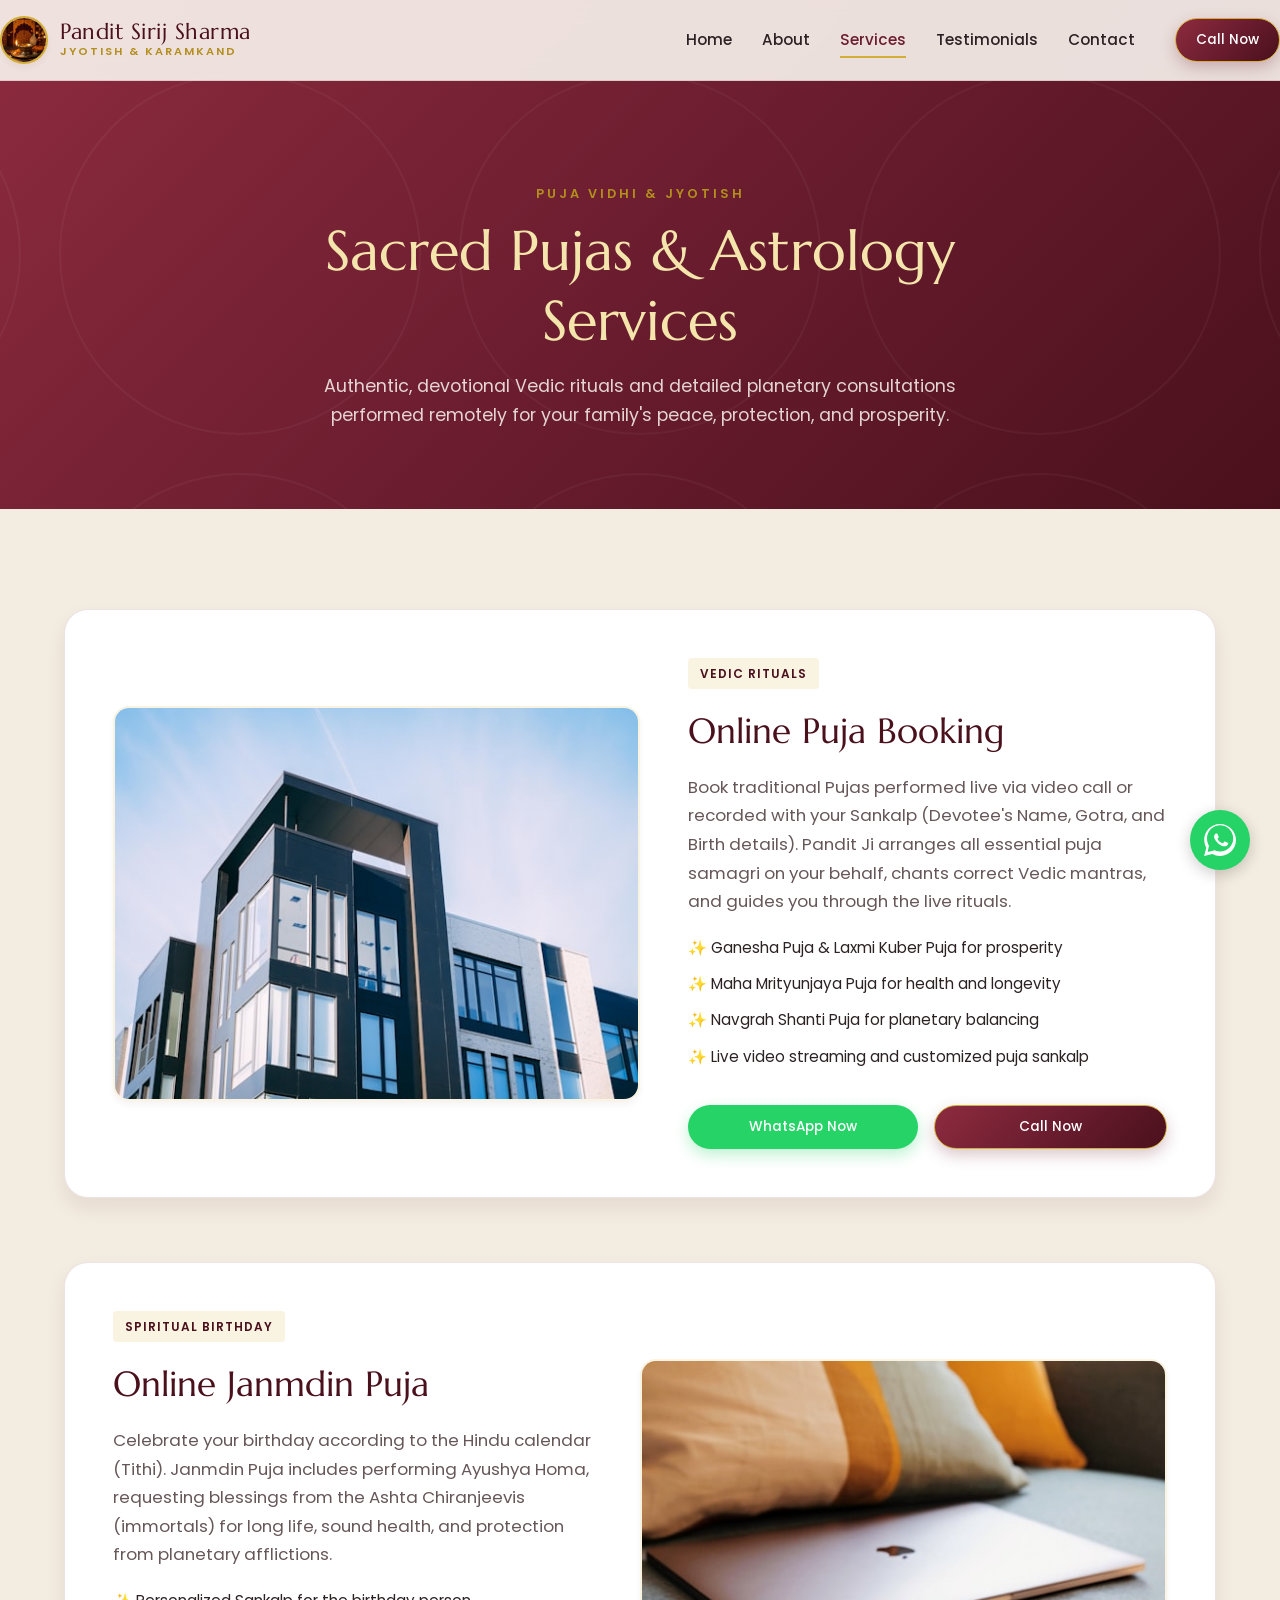
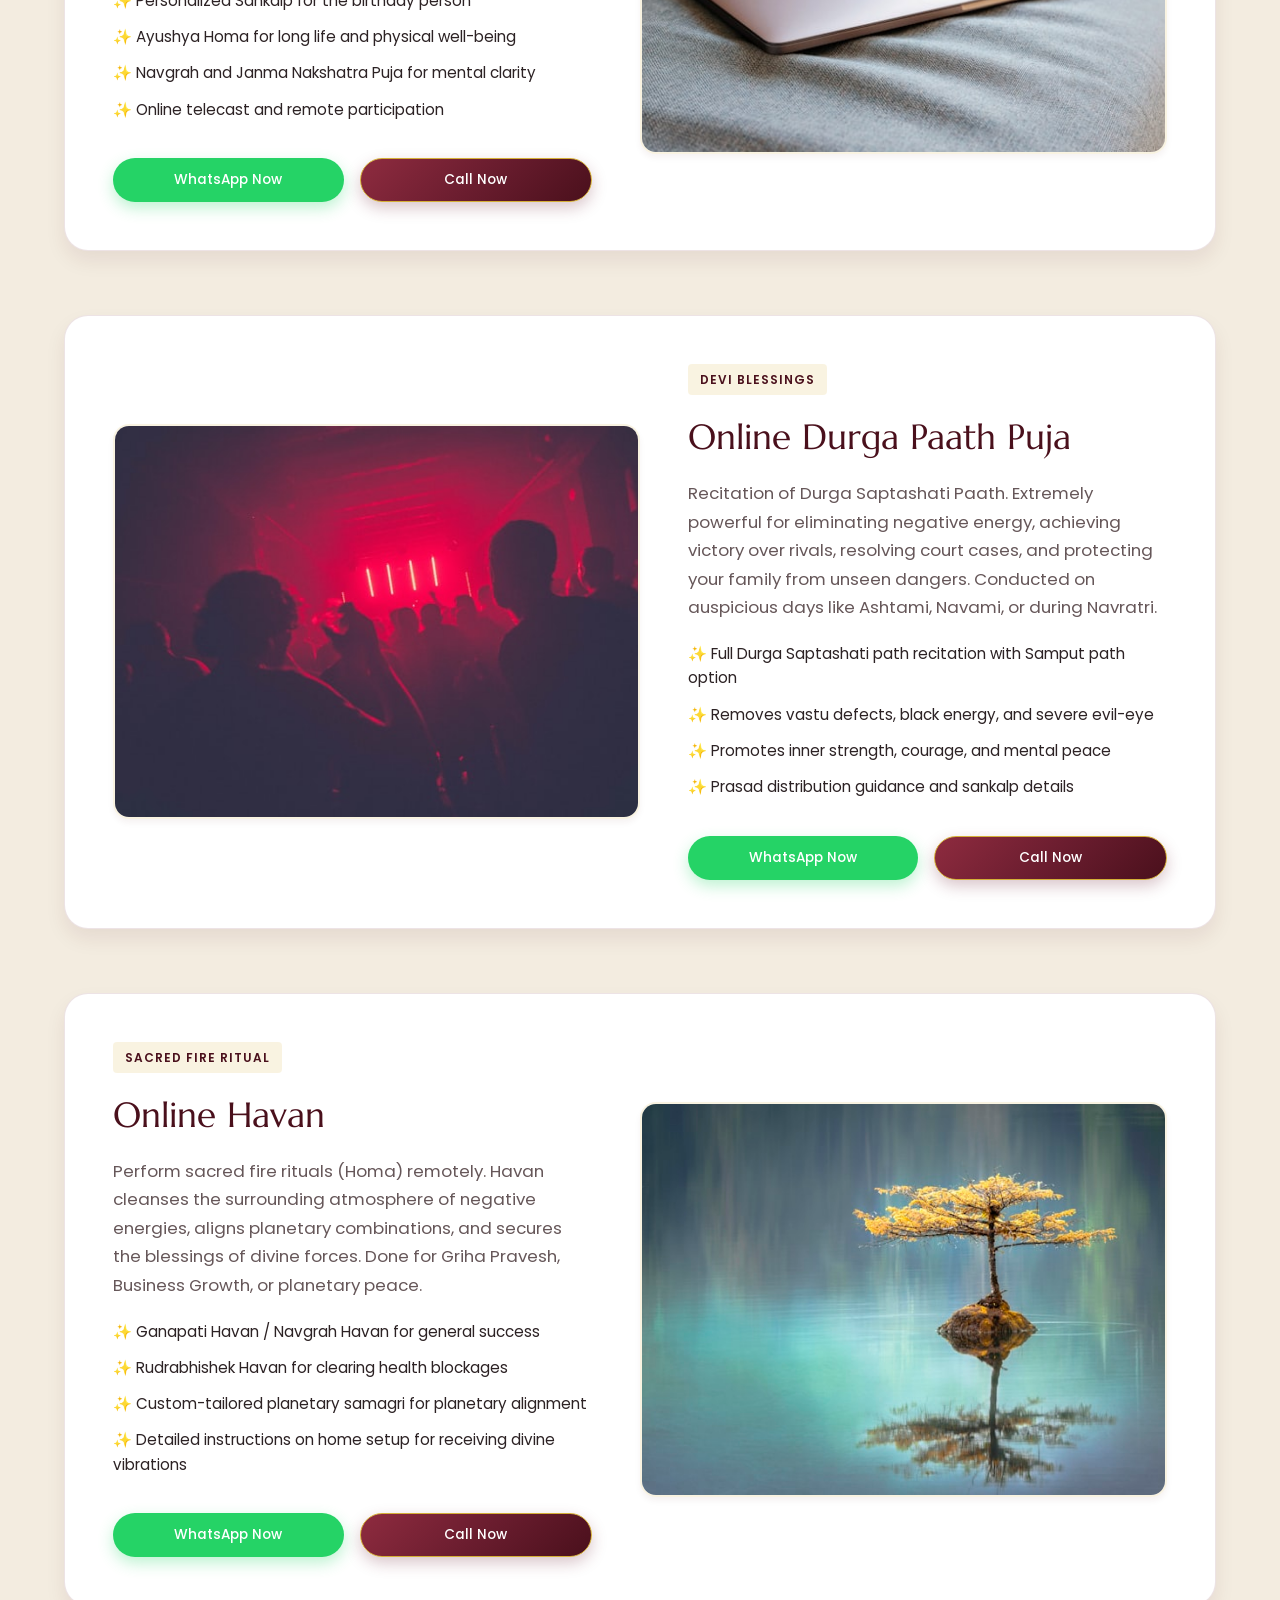
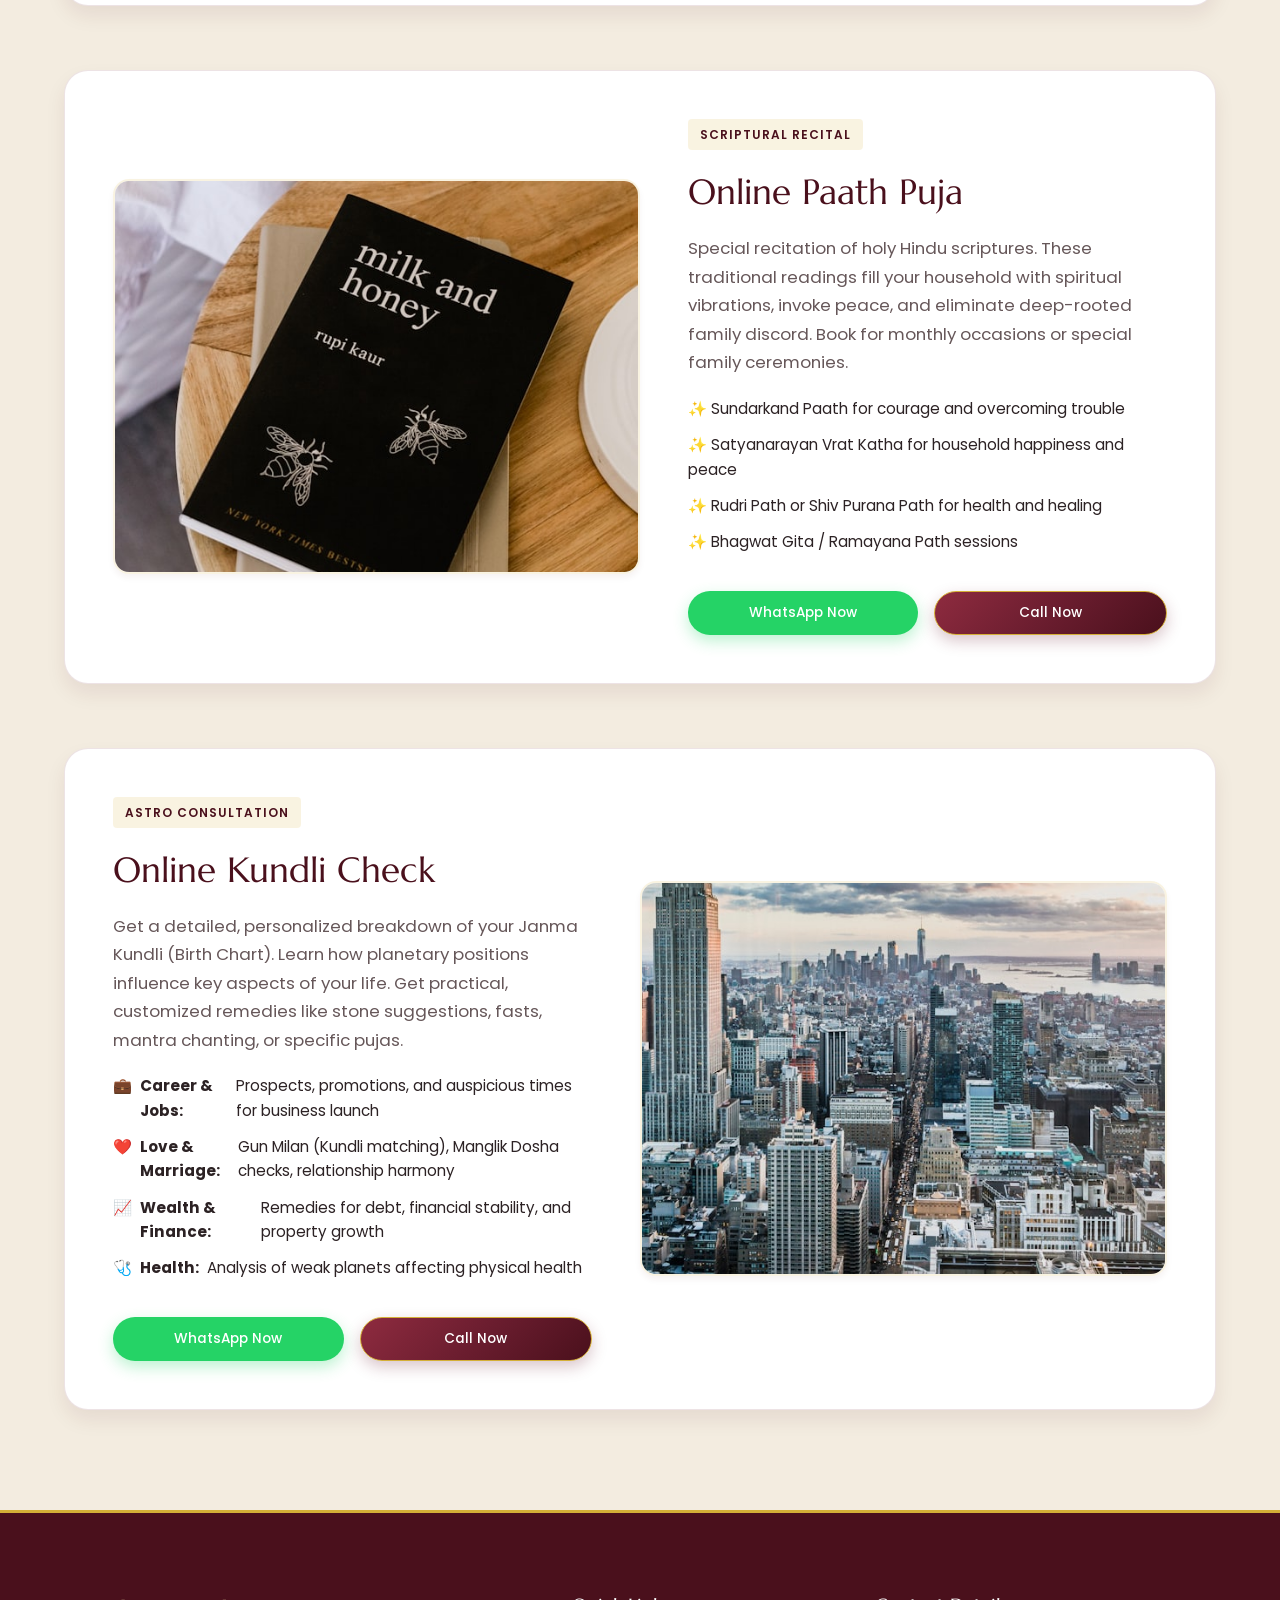
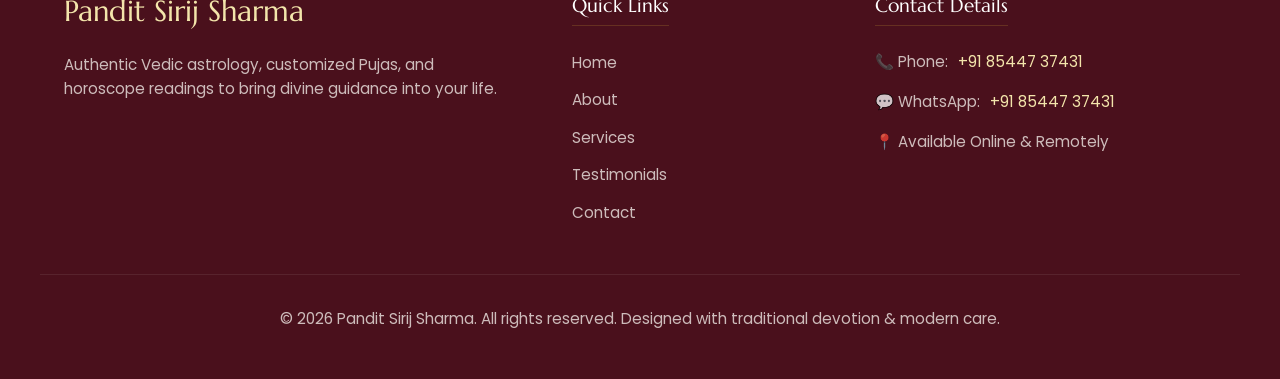
==== services.html @ 709dde9e "feat: Enhance website (split pages, replace icons with real images, remove stats, fix responsiveness" ====
<!DOCTYPE html>
<html lang="en">
<head>
    <meta charset="UTF-8">
    <meta name="viewport" content="width=device-width, initial-scale=1.0">
    <title>Sacred Services & Puja Bookings | Pandit Sirij Sharma</title>
    
    <!-- SEO Meta Tags -->
    <meta name="description" content="Book authentic online Vedic pujas, birthday homa, Durga path, havan, and astrology horoscope consultations with Pandit Sirij Sharma.">
    <meta name="keywords" content="Online Puja, Birthday Puja, Durga Path, Online Havan, Kundli Reading, Astrologer Services, Pandit Ji Online">
    <meta name="author" content="Pandit Sirij Sharma">
    <meta name="robots" content="index, follow">

    <!-- Open Graph / Facebook -->
    <meta property="og:type" content="website">
    <meta property="og:url" content="https://sirijastro.com/services.html">
    <meta property="og:title" content="Sacred Services & Puja Bookings | Pandit Sirij Sharma">
    <meta property="og:description" content="Vedic Puja Bookings, Havan, and detailed horoscope reading with Pandit Sirij Sharma. Get solutions for Marriage, Job, and Love.">
    <meta property="og:image" content="images/hero_diya.jpg">

    <!-- Google Fonts -->
    <link rel="preconnect" href="https://fonts.googleapis.com">
    <link rel="preconnect" href="https://fonts.gstatic.com" crossorigin>
    <link href="https://fonts.googleapis.com/css2?family=Marcellus&family=Poppins:ital,wght@0,300;0,400;0,500;0,600;0,700;1,400&display=swap" rel="stylesheet">

    <!-- Stylesheet -->
    <link rel="stylesheet" href="style.css">
</head>
<body>

    <!-- Header / Navbar -->
    <header class="navbar">
        <div class="nav-container">
            <a href="index.html#home" class="logo">
                <div class="logo-image-container">
                    <img src="images/hero_diya.jpg" alt="Pandit Sirij Sharma Logo" class="logo-img">
                </div>
                <div class="logo-text">
                    <span class="logo-title">Pandit Sirij Sharma</span>
                    <span class="logo-subtitle">Jyotish & Karamkand</span>
                </div>
            </a>

            <!-- Mobile Navigation Toggle -->
            <button class="nav-toggle" aria-label="Toggle navigation">
                <span class="hamburger"></span>
            </button>

            <!-- Nav Links -->
            <nav class="nav-menu">
                <ul>
                    <li><a href="index.html#home" class="nav-link">Home</a></li>
                    <li><a href="index.html#about" class="nav-link">About</a></li>
                    <li><a href="services.html" class="nav-link active">Services</a></li>
                    <li><a href="index.html#testimonials" class="nav-link">Testimonials</a></li>
                    <li><a href="index.html#contact" class="nav-link">Contact</a></li>
                </ul>
                <div class="nav-cta">
                    <a href="tel:+918544737431" class="btn btn-secondary btn-sm">
                        Call Now
                    </a>
                </div>
            </nav>
        </div>
    </header>

    <!-- Main Content -->
    <main>
        
        <!-- Banner Section -->
        <section class="banner-section">
            <div class="banner-bg-mandala"></div>
            <div class="container">
                <div class="banner-content">
                    <span class="section-badge">Puja Vidhi & Jyotish</span>
                    <h1>Sacred Pujas & Astrology Services</h1>
                    <p>Authentic, devotional Vedic rituals and detailed planetary consultations performed remotely for your family's peace, protection, and prosperity.</p>
                </div>
            </div>
        </section>

        <!-- Services Detailed Cards List -->
        <section id="services-list" class="services-detail-section">
            <div class="container">
                <div class="services-detail-list">
                    
                    <!-- Service 1: Online Puja Booking -->
                    <div id="puja" class="service-detail-card">
                        <div class="service-detail-img-container">
                            <img src="images/puja_thali.jpg" alt="Online Puja Booking" class="service-detail-img">
                        </div>
                        <div class="service-detail-body">
                            <span class="service-badge-tag">Vedic Rituals</span>
                            <h3>Online Puja Booking</h3>
                            <p>Book traditional Pujas performed live via video call or recorded with your Sankalp (Devotee's Name, Gotra, and Birth details). Pandit Ji arranges all essential puja samagri on your behalf, chants correct Vedic mantras, and guides you through the live rituals.</p>
                            <ul class="service-features">
                                <li>✨ Ganesha Puja & Laxmi Kuber Puja for prosperity</li>
                                <li>✨ Maha Mrityunjaya Puja for health and longevity</li>
                                <li>✨ Navgrah Shanti Puja for planetary balancing</li>
                                <li>✨ Live video streaming and customized puja sankalp</li>
                            </ul>
                            <div class="service-detail-footer">
                                <a href="https://wa.me/918544737431?text=Pranam%20Pandit%20Ji%2C%20I%20want%20to%20book%20an%20Online%20Puja." target="_blank" class="btn btn-primary btn-sm">
                                    WhatsApp Now
                                </a>
                                <a href="tel:+918544737431" class="btn btn-secondary btn-sm">
                                    Call Now
                                </a>
                            </div>
                        </div>
                    </div>

                    <!-- Service 2: Online Janmdin Puja -->
                    <div id="janmdin" class="service-detail-card alt-layout">
                        <div class="service-detail-img-container">
                            <img src="images/birthday_puja.jpg" alt="Online Janmdin Puja" class="service-detail-img">
                        </div>
                        <div class="service-detail-body">
                            <span class="service-badge-tag">Spiritual Birthday</span>
                            <h3>Online Janmdin Puja</h3>
                            <p>Celebrate your birthday according to the Hindu calendar (Tithi). Janmdin Puja includes performing Ayushya Homa, requesting blessings from the Ashta Chiranjeevis (immortals) for long life, sound health, and protection from planetary afflictions.</p>
                            <ul class="service-features">
                                <li>✨ Personalized Sankalp for the birthday person</li>
                                <li>✨ Ayushya Homa for long life and physical well-being</li>
                                <li>✨ Navgrah and Janma Nakshatra Puja for mental clarity</li>
                                <li>✨ Online telecast and remote participation</li>
                            </ul>
                            <div class="service-detail-footer">
                                <a href="https://wa.me/918544737431?text=Pranam%20Pandit%20Ji%2C%20I%20want%20to%20book%20an%20Online%20Janmdin%20Puja." target="_blank" class="btn btn-primary btn-sm">
                                    WhatsApp Now
                                </a>
                                <a href="tel:+918544737431" class="btn btn-secondary btn-sm">
                                    Call Now
                                </a>
                            </div>
                        </div>
                    </div>

                    <!-- Service 3: Online Durga Paath Puja -->
                    <div id="durga" class="service-detail-card">
                        <div class="service-detail-img-container">
                            <img src="images/durga_idol.jpg" alt="Online Durga Paath" class="service-detail-img">
                        </div>
                        <div class="service-detail-body">
                            <span class="service-badge-tag">Devi Blessings</span>
                            <h3>Online Durga Paath Puja</h3>
                            <p>Recitation of Durga Saptashati Paath. Extremely powerful for eliminating negative energy, achieving victory over rivals, resolving court cases, and protecting your family from unseen dangers. Conducted on auspicious days like Ashtami, Navami, or during Navratri.</p>
                            <ul class="service-features">
                                <li>✨ Full Durga Saptashati path recitation with Samput path option</li>
                                <li>✨ Removes vastu defects, black energy, and severe evil-eye</li>
                                <li>✨ Promotes inner strength, courage, and mental peace</li>
                                <li>✨ Prasad distribution guidance and sankalp details</li>
                            </ul>
                            <div class="service-detail-footer">
                                <a href="https://wa.me/918544737431?text=Pranam%20Pandit%20Ji%2C%20I%20want%20to%20book%20an%20Online%20Durga%20Paath%20Puja." target="_blank" class="btn btn-primary btn-sm">
                                    WhatsApp Now
                                </a>
                                <a href="tel:+918544737431" class="btn btn-secondary btn-sm">
                                    Call Now
                                </a>
                            </div>
                        </div>
                    </div>

                    <!-- Service 4: Online Havan -->
                    <div id="havan" class="service-detail-card alt-layout">
                        <div class="service-detail-img-container">
                            <img src="images/havan_fire.jpg" alt="Online Havan" class="service-detail-img">
                        </div>
                        <div class="service-detail-body">
                            <span class="service-badge-tag">Sacred Fire Ritual</span>
                            <h3>Online Havan</h3>
                            <p>Perform sacred fire rituals (Homa) remotely. Havan cleanses the surrounding atmosphere of negative energies, aligns planetary combinations, and secures the blessings of divine forces. Done for Griha Pravesh, Business Growth, or planetary peace.</p>
                            <ul class="service-features">
                                <li>✨ Ganapati Havan / Navgrah Havan for general success</li>
                                <li>✨ Rudrabhishek Havan for clearing health blockages</li>
                                <li>✨ Custom-tailored planetary samagri for planetary alignment</li>
                                <li>✨ Detailed instructions on home setup for receiving divine vibrations</li>
                            </ul>
                            <div class="service-detail-footer">
                                <a href="https://wa.me/918544737431?text=Pranam%20Pandit%20Ji%2C%20I%20want%20to%20book%20an%20Online%20Havan." target="_blank" class="btn btn-primary btn-sm">
                                    WhatsApp Now
                                </a>
                                <a href="tel:+918544737431" class="btn btn-secondary btn-sm">
                                    Call Now
                                </a>
                            </div>
                        </div>
                    </div>

                    <!-- Service 5: Online Paath Puja -->
                    <div id="paath" class="service-detail-card">
                        <div class="service-detail-img-container">
                            <img src="images/temple_scriptures.jpg" alt="Online Paath Puja" class="service-detail-img">
                        </div>
                        <div class="service-detail-body">
                            <span class="service-badge-tag">Scriptural Recital</span>
                            <h3>Online Paath Puja</h3>
                            <p>Special recitation of holy Hindu scriptures. These traditional readings fill your household with spiritual vibrations, invoke peace, and eliminate deep-rooted family discord. Book for monthly occasions or special family ceremonies.</p>
                            <ul class="service-features">
                                <li>✨ Sundarkand Paath for courage and overcoming trouble</li>
                                <li>✨ Satyanarayan Vrat Katha for household happiness and peace</li>
                                <li>✨ Rudri Path or Shiv Purana Path for health and healing</li>
                                <li>✨ Bhagwat Gita / Ramayana Path sessions</li>
                            </ul>
                            <div class="service-detail-footer">
                                <a href="https://wa.me/918544737431?text=Pranam%20Pandit%20Ji%2C%20I%20want%20to%20book%20an%20Online%20Paath%20Puja." target="_blank" class="btn btn-primary btn-sm">
                                    WhatsApp Now
                                </a>
                                <a href="tel:+918544737431" class="btn btn-secondary btn-sm">
                                    Call Now
                                </a>
                            </div>
                        </div>
                    </div>

                    <!-- Service 6: Online Kundli Check -->
                    <div id="kundli" class="service-detail-card alt-layout">
                        <div class="service-detail-img-container">
                            <img src="images/astrology_chart.jpg" alt="Online Kundli Check" class="service-detail-img">
                        </div>
                        <div class="service-detail-body">
                            <span class="service-badge-tag">Astro Consultation</span>
                            <h3>Online Kundli Check</h3>
                            <p>Get a detailed, personalized breakdown of your Janma Kundli (Birth Chart). Learn how planetary positions influence key aspects of your life. Get practical, customized remedies like stone suggestions, fasts, mantra chanting, or specific pujas.</p>
                            <ul class="service-features">
                                <li>💼 <strong>Career & Jobs:</strong> Prospects, promotions, and auspicious times for business launch</li>
                                <li>❤️ <strong>Love & Marriage:</strong> Gun Milan (Kundli matching), Manglik Dosha checks, relationship harmony</li>
                                <li>📈 <strong>Wealth & Finance:</strong> Remedies for debt, financial stability, and property growth</li>
                                <li>🩺 <strong>Health:</strong> Analysis of weak planets affecting physical health</li>
                            </ul>
                            <div class="service-detail-footer">
                                <a href="https://wa.me/918544737431?text=Pranam%20Pandit%20Ji%2C%20I%20want%20to%20get%20my%20Kundli%20checked." target="_blank" class="btn btn-primary btn-sm">
                                    WhatsApp Now
                                </a>
                                <a href="tel:+918544737431" class="btn btn-secondary btn-sm">
                                    Call Now
                                </a>
                            </div>
                        </div>
                    </div>

                </div>
            </div>
        </section>

    </main>

    <!-- Footer -->
    <footer>
        <div class="container footer-container">
            <div class="footer-brand">
                <h3>Pandit Sirij Sharma</h3>
                <p>Authentic Vedic astrology, customized Pujas, and horoscope readings to bring divine guidance into your life.</p>
            </div>
            <div class="footer-links">
                <h4>Quick Links</h4>
                <ul>
                    <li><a href="index.html#home">Home</a></li>
                    <li><a href="index.html#about">About</a></li>
                    <li><a href="services.html">Services</a></li>
                    <li><a href="index.html#testimonials">Testimonials</a></li>
                    <li><a href="index.html#contact">Contact</a></li>
                </ul>
            </div>
            <div class="footer-contact">
                <h4>Contact Details</h4>
                <p>📞 Phone: <a href="tel:+918544737431">+91 85447 37431</a></p>
                <p>💬 WhatsApp: <a href="https://wa.me/918544737431" target="_blank">+91 85447 37431</a></p>
                <p>📍 Available Online & Remotely</p>
            </div>
        </div>
        <div class="footer-bottom">
            <div class="container">
                <p>&copy; 2026 Pandit Sirij Sharma. All rights reserved. Designed with traditional devotion & modern care.</p>
            </div>
        </div>
    </footer>

    <!-- Floating WhatsApp Button -->
    <a href="https://wa.me/918544737431?text=Pranam%20Pandit%20Ji%2C%20I%20want%20to%20inquire%20about%20your%20services." class="floating-whatsapp" target="_blank" aria-label="Chat with Pandit Ji on WhatsApp">
        <svg viewBox="0 0 24 24" fill="currentColor" class="whatsapp-icon">
            <path d="M.057 24l1.687-6.163c-1.041-1.804-1.588-3.849-1.587-5.946C.06 5.348 5.397.01 12.008.01c3.202.001 6.212 1.246 8.477 3.514 2.266 2.268 3.507 5.28 3.505 8.484-.004 6.657-5.34 11.997-11.953 11.997-2.005-.001-3.973-.502-5.724-1.455L0 24zm6.59-4.846c1.6.95 3.488 1.449 5.416 1.451 5.428 0 9.845-4.394 9.848-9.8 0-2.618-1.02-5.08-2.87-6.932-1.85-1.853-4.312-2.873-6.93-2.875-5.435 0-9.85 4.395-9.854 9.802-.001 1.944.51 3.841 1.48 5.518L2.73 21.082l4.918-1.288zM17.529 14c-.26-.13-1.536-.759-1.77-.844-.236-.086-.407-.13-.578.13-.17.26-.66.844-.809 1.012-.15.17-.297.19-.557.06-1.55-.777-2.525-1.26-3.536-3.009-.26-.45.26-.418.745-1.385.08-.168.04-.314-.02-.443-.06-.13-.578-1.393-.792-1.906-.21-.502-.42-.43-.578-.438-.15-.007-.32-.009-.49-.009-.17 0-.447.064-.68.314-.233.25-.889.87-.889 2.122 0 1.253.908 2.464 1.03 2.628.12.166 1.79 2.748 4.336 3.847 1.542.665 2.428.752 3.298.623.504-.075 1.536-.628 1.753-1.236.21-.606.21-1.127.146-1.236-.06-.109-.23-.173-.49-.303z"/>
        </svg>
    </a>

    <!-- Javascript file -->
    <script src="script.js"></script>
</body>
</html>
---- style.css ----
/* ==========================================================================
   CSS Custom Properties & Design Tokens
   ========================================================================== */
:root {
    /* Color Palette */
    --maroon: #6B1D2F;
    --maroon-dark: #4A101C;
    --maroon-light: #8E2B3F;
    --maroon-alpha: rgba(107, 29, 47, 0.08);
    --gold: #D4AF37;
    --gold-dark: #B38F1E;
    --gold-light: #F3E5AB;
    --gold-alpha: rgba(212, 175, 55, 0.15);
    --cream: #FAF6F0;
    --cream-dark: #F3ECE0;
    --white: #FFFFFF;
    --text-dark: #2C2224;
    --text-muted: #665759;
    --border-color: rgba(107, 29, 47, 0.12);
    --whatsapp-green: #25D366;
    --whatsapp-dark: #128C7E;

    /* Gradients */
    --maroon-gradient: linear-gradient(135deg, var(--maroon-light) 0%, var(--maroon) 50%, var(--maroon-dark) 100%);
    --gold-gradient: linear-gradient(135deg, var(--gold-light) 0%, var(--gold) 50%, var(--gold-dark) 100%);
    --cream-gradient: linear-gradient(180deg, var(--white) 0%, var(--cream) 100%);
    --overlay-gradient: linear-gradient(to bottom, rgba(250, 246, 240, 0.9) 0%, rgba(250, 246, 240, 0.98) 100%);

    /* Fonts */
    --font-heading: 'Marcellus', serif;
    --font-body: 'Poppins', sans-serif;

    /* Spacing & Transitions */
    --container-width: 1200px;
    --transition: all 0.3s cubic-bezier(0.4, 0, 0.2, 1);
    --border-radius-sm: 8px;
    --border-radius-md: 16px;
    --border-radius-lg: 24px;
    --shadow-sm: 0 4px 6px rgba(74, 16, 28, 0.05);
    --shadow-md: 0 10px 20px rgba(74, 16, 28, 0.08);
    --shadow-lg: 0 20px 40px rgba(74, 16, 28, 0.12);
}

/* ==========================================================================
   Reset & Base Styles
   ========================================================================== */
*, *::before, *::after {
    box-sizing: border-box;
    margin: 0;
    padding: 0;
}

html, body {
    width: 100%;
    overflow-x: hidden; /* Avoid horizontal scroll globally */
    scroll-behavior: smooth;
}

body {
    font-family: var(--font-body);
    background-color: var(--cream);
    color: var(--text-dark);
    line-height: 1.6;
    -webkit-font-smoothing: antialiased;
}

h1, h2, h3, h4, h5, h6 {
    font-family: var(--font-heading);
    color: var(--maroon-dark);
    font-weight: 400;
    line-height: 1.25;
}

p {
    font-size: 1rem;
    color: var(--text-muted);
}

a {
    text-decoration: none;
    color: inherit;
    transition: var(--transition);
}

ul {
    list-style: none;
}

img {
    max-width: 100%;
    height: auto;
    display: block;
    object-fit: cover;
}

.container {
    width: 100%;
    max-width: var(--container-width);
    margin: 0 auto;
    padding: 0 24px;
}

/* ==========================================================================
   Buttons & CTAs (Min 44px Touch Targets)
   ========================================================================== */
.btn {
    display: inline-flex;
    align-items: center;
    justify-content: center;
    gap: 8px;
    height: 48px; /* 48px standard touch target */
    padding: 0 28px;
    font-family: var(--font-body);
    font-size: 0.95rem;
    font-weight: 500;
    border-radius: 50px;
    cursor: pointer;
    transition: var(--transition);
    border: none;
}

.btn-primary {
    background-color: var(--whatsapp-green);
    color: var(--white);
    box-shadow: 0 6px 15px rgba(37, 211, 102, 0.3);
}

.btn-primary:hover {
    background-color: var(--whatsapp-dark);
    transform: translateY(-2px);
    box-shadow: 0 8px 20px rgba(37, 211, 102, 0.4);
}

.btn-secondary {
    background: var(--maroon-gradient);
    color: var(--white);
    border: 1px solid var(--gold);
    box-shadow: 0 6px 15px rgba(107, 29, 47, 0.25);
}

.btn-secondary:hover {
    background: var(--maroon-dark);
    color: var(--gold-light);
    transform: translateY(-2px);
    box-shadow: 0 8px 20px rgba(107, 29, 47, 0.35);
}

.btn-outline {
    background-color: transparent;
    color: var(--maroon);
    border: 2px solid var(--maroon);
}

.btn-outline:hover {
    background-color: var(--maroon);
    color: var(--white);
    transform: translateY(-2px);
}

.btn-sm {
    height: 44px; /* Minimum target height on mobile */
    padding: 0 20px;
    font-size: 0.85rem;
}

/* ==========================================================================
   Header & Navigation
   ========================================================================== */
.navbar {
    position: fixed;
    top: 0;
    left: 0;
    width: 100%;
    z-index: 1000;
    background-color: rgba(250, 246, 240, 0.9);
    backdrop-filter: blur(12px);
    -webkit-backdrop-filter: blur(12px);
    border-bottom: 1px solid var(--border-color);
    transition: var(--transition);
}

.navbar.scrolled {
    background-color: var(--cream);
    box-shadow: var(--shadow-sm);
    padding: 5px 0;
}

.nav-container {
    display: flex;
    align-items: center;
    justify-content: space-between;
    height: 80px;
}

.logo {
    display: flex;
    align-items: center;
    gap: 12px;
}

.logo-image-container {
    width: 48px;
    height: 48px;
    border-radius: 50%;
    overflow: hidden;
    border: 2px solid var(--gold);
    box-shadow: var(--shadow-sm);
}

.logo-img {
    width: 100%;
    height: 100%;
    object-position: center;
}

.logo-text {
    display: flex;
    flex-direction: column;
}

.logo-title {
    font-family: var(--font-heading);
    font-size: 1.4rem;
    color: var(--maroon-dark);
    font-weight: 500;
    letter-spacing: 0.5px;
    line-height: 1.1;
}

.logo-subtitle {
    font-size: 0.7rem;
    color: var(--gold-dark);
    letter-spacing: 2px;
    text-transform: uppercase;
    font-weight: 600;
}

.nav-toggle {
    display: none;
    background: none;
    border: none;
    cursor: pointer;
    padding: 12px; /* Ensure big touch target */
}

.hamburger {
    display: block;
    width: 24px;
    height: 2px;
    background-color: var(--maroon);
    position: relative;
    transition: var(--transition);
}

.hamburger::before, .hamburger::after {
    content: '';
    position: absolute;
    width: 24px;
    height: 2px;
    background-color: var(--maroon);
    transition: var(--transition);
}

.hamburger::before { top: -6px; }
.hamburger::after { bottom: -6px; }

.nav-menu {
    display: flex;
    align-items: center;
    gap: 40px;
}

.nav-menu ul {
    display: flex;
    gap: 30px;
}

.nav-link {
    font-size: 0.95rem;
    font-weight: 500;
    color: var(--text-dark);
    position: relative;
    padding: 8px 0;
}

.nav-link:hover, .nav-link.active {
    color: var(--maroon);
}

.nav-link::after {
    content: '';
    position: absolute;
    bottom: 0;
    left: 0;
    width: 0;
    height: 2px;
    background-color: var(--gold);
    transition: var(--transition);
}

.nav-link:hover::after, .nav-link.active::after {
    width: 100%;
}

/* ==========================================================================
   Hero Section
   ========================================================================== */
.hero-section {
    padding-top: 160px;
    padding-bottom: 80px;
    position: relative;
    background: var(--cream-gradient);
    min-height: 100vh;
    display: flex;
    align-items: center;
}

.hero-bg-mandala {
    position: absolute;
    top: 50%;
    left: 50%;
    transform: translate(-50%, -50%);
    width: 100%;
    max-width: 800px;
    height: 800px;
    opacity: 0.02;
    pointer-events: none;
    background-image: url('data:image/svg+xml;utf8,<svg xmlns="http://www.w3.org/2000/svg" viewBox="0 0 100 100"><circle cx="50" cy="50" r="45" fill="none" stroke="%236B1D2F" stroke-width="0.5"/><path d="M50 5 L50 95 M5 50 L95 50" stroke="%236B1D2F" stroke-width="0.25"/><circle cx="50" cy="50" r="30" fill="none" stroke="%236B1D2F" stroke-width="0.5" stroke-dasharray="1 1"/></svg>');
    background-size: contain;
    background-repeat: no-repeat;
    animation: slow-rotate 120s linear infinite;
}

.hero-container {
    display: grid;
    grid-template-columns: 1.1fr 0.9fr;
    gap: 48px;
    align-items: center;
    position: relative;
    z-index: 2;
}

.hero-content {
    display: flex;
    flex-direction: column;
    align-items: flex-start;
}

.hero-badge {
    background-color: var(--gold-alpha);
    color: var(--maroon-dark);
    font-size: 0.85rem;
    font-weight: 600;
    padding: 6px 16px;
    border-radius: 50px;
    margin-bottom: 24px;
    border: 1px solid rgba(212, 175, 55, 0.3);
}

.hero-content h1 {
    font-size: 4rem;
    color: var(--maroon-dark);
    margin-bottom: 8px;
    letter-spacing: -0.5px;
}

.hero-tagline {
    font-family: var(--font-heading);
    font-size: 1.8rem;
    color: var(--gold-dark);
    margin-bottom: 20px;
    line-height: 1.3;
}

.hero-description {
    font-size: 1.05rem;
    margin-bottom: 36px;
    max-width: 540px;
}

.hero-ctas {
    display: flex;
    gap: 16px;
    margin-bottom: 48px;
    flex-wrap: wrap;
}

.hero-trust-indicators {
    display: flex;
    gap: 24px;
    border-top: 1px solid var(--border-color);
    padding-top: 24px;
    width: 100%;
    flex-wrap: wrap;
}

.trust-item {
    display: flex;
    align-items: center;
    gap: 8px;
}

.trust-text {
    font-size: 0.9rem;
    font-weight: 500;
    color: var(--maroon);
}

.hero-visual {
    display: flex;
    justify-content: center;
    width: 100%;
}

.hero-image-wrapper {
    position: relative;
    width: 100%;
    max-width: 380px;
}

.spiritual-frame {
    position: relative;
    width: 100%;
    aspect-ratio: 1/1;
    border-radius: 50%;
    border: 6px solid var(--gold);
    box-shadow: var(--shadow-lg);
    overflow: hidden;
}

.hero-img-visual {
    width: 100%;
    height: 100%;
    object-fit: cover;
}

/* ==========================================================================
   About Section
   ========================================================================== */
.about-section {
    padding: 100px 0;
    background-color: var(--cream-dark);
}

.about-grid {
    display: grid;
    grid-template-columns: 0.9fr 1.1fr;
    gap: 64px;
    align-items: center;
}

.spiritual-card {
    background: var(--maroon-gradient);
    border-radius: var(--border-radius-lg);
    padding: 40px;
    position: relative;
    overflow: hidden;
    box-shadow: var(--shadow-lg);
    border: 1px solid rgba(212, 175, 55, 0.2);
}

.card-glow {
    position: absolute;
    top: -50%;
    left: -50%;
    width: 200%;
    height: 200%;
    background: radial-gradient(circle, rgba(212, 175, 55, 0.15) 0%, rgba(212, 175, 55, 0) 70%);
    pointer-events: none;
}

.card-pattern {
    position: absolute;
    inset: 0;
    opacity: 0.05;
    background-image: url('data:image/svg+xml;utf8,<svg xmlns="http://www.w3.org/2000/svg" width="60" height="60" viewBox="0 0 60 60"><path d="M30 0 L60 30 L30 60 L0 30 Z" fill="none" stroke="%23D4AF37" stroke-width="1"/></svg>');
    background-size: 30px 30px;
}

.card-inner {
    position: relative;
    z-index: 2;
    text-align: center;
    color: var(--cream);
    display: flex;
    flex-direction: column;
    align-items: center;
    gap: 16px;
}

.about-inner-img {
    width: 90px;
    height: 90px;
    border-radius: 50%;
    border: 2px solid var(--gold);
    box-shadow: 0 4px 10px rgba(0,0,0,0.3);
}

.card-inner h3 {
    color: var(--gold-light);
    font-size: 1.8rem;
    margin-bottom: 8px;
}

.card-inner p {
    color: rgba(250, 246, 240, 0.85);
    font-size: 0.95rem;
    line-height: 1.7;
}

.shloka {
    font-family: var(--font-heading);
    font-size: 1.4rem;
    color: var(--gold);
    border-top: 1px solid rgba(212, 175, 55, 0.3);
    padding-top: 16px;
    margin-top: 8px;
    letter-spacing: 1px;
}

.about-content {
    display: flex;
    flex-direction: column;
    align-items: flex-start;
}

.section-badge {
    color: var(--gold-dark);
    font-size: 0.8rem;
    font-weight: 600;
    letter-spacing: 3px;
    text-transform: uppercase;
    margin-bottom: 12px;
    display: inline-block;
}

.about-content h2 {
    font-size: 2.8rem;
    margin-bottom: 24px;
}

.about-intro {
    font-size: 1.15rem;
    font-weight: 500;
    color: var(--maroon-dark);
    margin-bottom: 20px;
}

.about-content p {
    margin-bottom: 20px;
}

.signature-block {
    margin-top: 16px;
    border-left: 3px solid var(--gold);
    padding-left: 20px;
}

.sig-name {
    display: block;
    font-family: var(--font-heading);
    font-size: 1.3rem;
    color: var(--maroon-dark);
}

.sig-title {
    font-size: 0.85rem;
    color: var(--text-muted);
}

/* ==========================================================================
   Services Preview (Short Preview Cards Grid)
   ========================================================================== */
.services-preview {
    padding: 100px 0;
    background-color: var(--cream);
}

.section-header {
    text-align: center;
    max-width: 600px;
    margin: 0 auto 64px auto;
}

.section-header h2 {
    font-size: 2.8rem;
    margin-bottom: 16px;
}

.section-subtitle {
    font-size: 1.05rem;
}

.services-grid {
    display: grid;
    grid-template-columns: repeat(3, 1fr);
    gap: 32px;
}

.service-preview-card {
    background-color: var(--white);
    border-radius: var(--border-radius-md);
    padding: 32px;
    box-shadow: var(--shadow-sm);
    border: 1px solid var(--border-color);
    transition: var(--transition);
    display: flex;
    flex-direction: column;
    align-items: flex-start;
}

.service-preview-card:hover {
    transform: translateY(-8px);
    box-shadow: var(--shadow-lg);
    border-color: var(--gold);
}

.preview-img-container {
    width: 100%;
    height: 180px;
    border-radius: 12px;
    overflow: hidden;
    margin-bottom: 24px;
    border: 1px solid var(--border-color);
}

.preview-card-img {
    width: 100%;
    height: 100%;
    transition: var(--transition);
}

.service-preview-card:hover .preview-card-img {
    transform: scale(1.05);
}

.service-preview-card h3 {
    font-size: 1.45rem;
    margin-bottom: 12px;
    color: var(--maroon-dark);
}

.service-preview-card p {
    font-size: 0.95rem;
    margin-bottom: 24px;
    flex-grow: 1;
}

.preview-link {
    font-size: 0.9rem;
    font-weight: 600;
    color: var(--maroon);
    display: inline-flex;
    align-items: center;
    gap: 4px;
    padding: 8px 0; /* Clear touch target height */
}

.service-preview-card:hover .preview-link {
    color: var(--gold-dark);
}

/* ==========================================================================
   Banner Section (For Services Page Top)
   ========================================================================== */
.banner-section {
    padding-top: 180px;
    padding-bottom: 80px;
    background: var(--maroon-gradient);
    position: relative;
    text-align: center;
}

.banner-bg-mandala {
    position: absolute;
    inset: 0;
    opacity: 0.04;
    background-image: url('data:image/svg+xml;utf8,<svg xmlns="http://www.w3.org/2000/svg" viewBox="0 0 100 100"><circle cx="50" cy="50" r="45" fill="none" stroke="%23FFFFFF" stroke-width="0.5"/></svg>');
    background-size: 400px;
    background-position: center;
    pointer-events: none;
}

.banner-content {
    max-width: 700px;
    margin: 0 auto;
    position: relative;
    z-index: 2;
}

.banner-content h1 {
    font-size: 3.5rem;
    color: var(--gold-light);
    margin-bottom: 16px;
}

.banner-content p {
    color: rgba(250, 246, 240, 0.85);
    font-size: 1.1rem;
}

/* ==========================================================================
   Services Detail Page/Section
   ========================================================================== */
.services-detail-section {
    padding: 100px 0;
    background-color: var(--cream-dark);
}

.services-detail-list {
    display: flex;
    flex-direction: column;
    gap: 64px;
}

.service-detail-card {
    background-color: var(--white);
    border-radius: var(--border-radius-lg);
    padding: 48px;
    box-shadow: var(--shadow-md);
    border: 1px solid var(--border-color);
    display: grid;
    grid-template-columns: 1.1fr 1fr;
    gap: 48px;
    align-items: center;
    transition: var(--transition);
}

.service-detail-card.alt-layout {
    grid-template-columns: 1fr 1.1fr;
}

.service-detail-card.alt-layout .service-detail-img-container {
    order: 2;
}

.service-detail-card:hover {
    box-shadow: var(--shadow-lg);
    border-color: rgba(212, 175, 55, 0.4);
}

.service-detail-img-container {
    width: 100%;
    aspect-ratio: 4/3;
    border-radius: var(--border-radius-md);
    overflow: hidden;
    border: 2px solid var(--gold-alpha);
    box-shadow: var(--shadow-sm);
}

.service-detail-img {
    width: 100%;
    height: 100%;
}

.service-detail-body {
    display: flex;
    flex-direction: column;
    gap: 20px;
    align-items: flex-start;
}

.service-detail-body h3 {
    font-size: 2.2rem;
    color: var(--maroon-dark);
}

.service-badge-tag {
    font-size: 0.75rem;
    font-weight: 600;
    background-color: var(--gold-alpha);
    color: var(--maroon-dark);
    padding: 6px 12px;
    border-radius: 4px;
    text-transform: uppercase;
    letter-spacing: 1px;
}

.service-detail-body p {
    font-size: 1.05rem;
    line-height: 1.7;
}

.service-features {
    display: flex;
    flex-direction: column;
    gap: 12px;
    width: 100%;
}

.service-features li {
    font-size: 0.95rem;
    color: var(--text-dark);
    display: flex;
    align-items: flex-start;
    gap: 8px;
}

.service-detail-footer {
    display: flex;
    gap: 16px;
    width: 100%;
    margin-top: 16px;
    flex-wrap: wrap;
}

.service-detail-footer .btn {
    flex: 1;
    min-width: 160px;
}

/* ==========================================================================
   Testimonials Section
   ========================================================================== */
.testimonials-section {
    padding: 100px 0;
    background-color: var(--cream);
}

.testimonials-grid {
    display: grid;
    grid-template-columns: repeat(auto-fit, minmax(300px, 1fr));
    gap: 32px;
}

.testimonial-card {
    background-color: var(--white);
    border-radius: var(--border-radius-md);
    padding: 40px;
    box-shadow: var(--shadow-sm);
    border: 1px solid var(--border-color);
    position: relative;
    display: flex;
    flex-direction: column;
    gap: 20px;
}

.testimonial-card::before {
    content: '“';
    position: absolute;
    top: 20px;
    right: 32px;
    font-family: var(--font-heading);
    font-size: 5rem;
    color: rgba(107, 29, 47, 0.05);
    line-height: 1;
}

.testimonial-text {
    font-style: italic;
    font-size: 0.95rem;
    color: var(--text-muted);
    flex-grow: 1;
}

.testimonial-author {
    border-top: 1px solid var(--border-color);
    padding-top: 16px;
    display: flex;
    flex-direction: column;
}

.author-name {
    font-weight: 600;
    color: var(--maroon-dark);
}

.author-location {
    font-size: 0.8rem;
    color: var(--text-muted);
}

/* ==========================================================================
   Contact Section
   ========================================================================== */
.contact-section {
    padding: 100px 0;
    background-color: var(--cream-dark);
}

.contact-card {
    background: var(--maroon-gradient);
    border-radius: var(--border-radius-lg);
    padding: 64px;
    display: grid;
    grid-template-columns: 1.2fr 0.8fr;
    gap: 64px;
    align-items: center;
    border: 1px solid rgba(212, 175, 55, 0.2);
    box-shadow: var(--shadow-lg);
}

.contact-content h2 {
    color: var(--cream);
    font-size: 2.8rem;
    margin-bottom: 16px;
}

.contact-content p {
    color: rgba(250, 246, 240, 0.8);
    font-size: 1.1rem;
    margin-bottom: 40px;
    max-width: 500px;
}

.contact-details {
    display: flex;
    flex-direction: column;
    gap: 24px;
}

.contact-info-link {
    display: flex;
    align-items: center;
    gap: 20px;
    padding: 16px 24px;
    background-color: rgba(255, 255, 255, 0.06);
    border-radius: var(--border-radius-md);
    border: 1px solid rgba(255, 255, 255, 0.08);
}

.contact-info-link:hover {
    background-color: rgba(255, 255, 255, 0.12);
    border-color: var(--gold);
    transform: translateX(4px);
}

.contact-icon-bg {
    width: 48px;
    height: 48px;
    border-radius: 50%;
    background-color: var(--gold-alpha);
    display: flex;
    align-items: center;
    justify-content: center;
    font-size: 1.3rem;
}

.contact-label {
    display: block;
    font-size: 0.8rem;
    text-transform: uppercase;
    letter-spacing: 1px;
    color: var(--gold-light);
    font-weight: 500;
}

.contact-value {
    font-family: var(--font-heading);
    font-size: 1.4rem;
    color: var(--cream);
    font-weight: 500;
}

.contact-illustration {
    display: flex;
    justify-content: center;
}

.mandala-outer {
    width: 260px;
    height: 260px;
    border-radius: 50%;
    border: 4px solid var(--gold);
    box-shadow: var(--shadow-lg);
    display: flex;
    align-items: center;
    justify-content: center;
    overflow: hidden;
}

.contact-inner-img {
    width: 100%;
    height: 100%;
    object-fit: cover;
}

/* ==========================================================================
   Footer
   ========================================================================== */
footer {
    background-color: var(--maroon-dark);
    color: rgba(250, 246, 240, 0.7);
    padding-top: 80px;
    border-top: 3px solid var(--gold);
}

.footer-container {
    display: grid;
    grid-template-columns: 1.3fr 0.7fr 1fr;
    gap: 64px;
    padding-bottom: 48px;
    border-bottom: 1px solid rgba(250, 246, 240, 0.08);
}

footer h3, footer h4 {
    color: var(--white);
    margin-bottom: 24px;
}

footer h3 {
    font-size: 1.8rem;
    color: var(--gold-light);
}

footer h4 {
    font-size: 1.2rem;
    border-bottom: 1px solid rgba(212, 175, 55, 0.2);
    padding-bottom: 8px;
    display: inline-block;
}

footer p {
    color: rgba(250, 246, 240, 0.75);
    margin-bottom: 16px;
    font-size: 0.95rem;
}

footer a {
    color: var(--gold-light);
}

footer a:hover {
    color: var(--white);
    text-decoration: underline;
}

.footer-links ul {
    display: flex;
    flex-direction: column;
    gap: 12px;
}

.footer-links a {
    color: rgba(250, 246, 240, 0.75);
    font-size: 0.95rem;
}

.footer-links a:hover {
    color: var(--gold);
    padding-left: 4px;
    text-decoration: none;
}

.footer-contact p {
    display: flex;
    align-items: center;
    gap: 10px;
}

.footer-bottom {
    padding: 32px 0;
    text-align: center;
    font-size: 0.85rem;
    color: rgba(250, 246, 240, 0.5);
}

/* ==========================================================================
   Floating Widgets
   ========================================================================== */
.floating-whatsapp {
    position: fixed;
    bottom: 30px;
    right: 30px;
    width: 60px;
    height: 60px;
    background-color: var(--whatsapp-green);
    color: var(--white);
    border-radius: 50%;
    display: flex;
    align-items: center;
    justify-content: center;
    box-shadow: 0 4px 15px rgba(0, 0, 0, 0.2), 0 0 0 0 rgba(37, 211, 102, 0.4);
    z-index: 999;
    cursor: pointer;
    transition: var(--transition);
    animation: pulse-ring 2s cubic-bezier(0.4, 0, 0.6, 1) infinite;
}

.floating-whatsapp:hover {
    transform: scale(1.1);
    background-color: var(--whatsapp-dark);
}

.whatsapp-icon {
    width: 32px;
    height: 32px;
}

/* ==========================================================================
   Keyframes & Animations
   ========================================================================== */
@keyframes slow-rotate {
    0% { transform: rotate(0deg); }
    100% { transform: rotate(360deg); }
}

@keyframes pulse-ring {
    0% {
        box-shadow: 0 4px 15px rgba(0, 0, 0, 0.2), 0 0 0 0 rgba(37, 211, 102, 0.7);
    }
    70% {
        box-shadow: 0 4px 15px rgba(0, 0, 0, 0.2), 0 0 0 15px rgba(37, 211, 102, 0);
    }
    100% {
        box-shadow: 0 4px 15px rgba(0, 0, 0, 0.2), 0 0 0 0 rgba(37, 211, 102, 0);
    }
}

/* ==========================================================================
   Media Queries & Responsiveness Fixes
   ========================================================================== */

/* Tablet Breakpoint (Up to 980px) */
@media (max-width: 980px) {
    .services-grid {
        grid-template-columns: repeat(2, 1fr); /* 2 columns on tablet */
        gap: 24px;
    }

    .hero-content h1 {
        font-size: 3.2rem;
    }

    .hero-tagline {
        font-size: 1.5rem;
    }

    .about-grid {
        gap: 40px;
    }
}

/* Mobile Breakpoint (Up to 720px) - Collapse Nav & Stack Sections */
@media (max-width: 720px) {
    /* Mobile Menu Toggle */
    .nav-toggle {
        display: block;
        z-index: 1001;
    }

    .nav-menu {
        position: fixed;
        top: 0;
        right: -100%;
        width: 80%;
        max-width: 300px;
        height: 100vh;
        background-color: var(--cream);
        box-shadow: -10px 0 30px rgba(74, 16, 28, 0.15);
        flex-direction: column;
        align-items: flex-start;
        padding: 120px 40px 40px 40px;
        transition: var(--transition);
        z-index: 1000;
        overflow-y: auto;
    }

    .nav-menu.open {
        right: 0;
    }

    .nav-menu ul {
        flex-direction: column;
        gap: 24px;
        width: 100%;
    }

    .nav-link {
        font-size: 1.15rem;
        display: block;
        width: 100%;
    }

    .nav-cta {
        margin-top: 32px;
        width: 100%;
    }

    .nav-cta .btn {
        width: 100%;
    }

    /* Hamburger Transform */
    .nav-toggle.open .hamburger {
        background-color: transparent;
    }

    .nav-toggle.open .hamburger::before {
        transform: rotate(45deg);
        top: 0;
    }

    .nav-toggle.open .hamburger::after {
        transform: rotate(-45deg);
        bottom: 0;
    }

    /* Hero Section Stacks vertically */
    .hero-container {
        grid-template-columns: 1fr;
        text-align: center;
        gap: 40px;
        padding-top: 40px;
    }

    .hero-content {
        align-items: center;
    }

    .hero-ctas {
        justify-content: center;
        width: 100%;
    }

    .hero-ctas .btn {
        width: 100%;
    }

    .hero-trust-indicators {
        justify-content: center;
        gap: 16px;
    }

    /* About Section Stacks vertically */
    .about-grid {
        grid-template-columns: 1fr;
        gap: 48px;
    }

    .about-visual {
        order: 2; /* Visual below text on mobile */
    }

    /* Detailed Service cards stack vertically */
    .service-detail-card, 
    .service-detail-card.alt-layout {
        grid-template-columns: 1fr;
        gap: 32px;
        padding: 32px 24px;
        text-align: center;
    }

    .service-detail-card.alt-layout .service-detail-img-container {
        order: 0; /* Keep image on top */
    }

    .service-badge-tag {
        align-self: center;
    }

    .service-features li {
        justify-content: center;
        text-align: left;
    }

    .service-detail-footer {
        justify-content: center;
    }

    /* Contact Card Stacks */
    .contact-card {
        grid-template-columns: 1fr;
        text-align: center;
        padding: 40px 24px;
        gap: 40px;
    }

    .contact-content p {
        margin: 0 auto 32px auto;
    }

    .contact-illustration {
        display: none; /* Hide illustrative elements to save space on mobile */
    }

    /* Footer Stacks */
    .footer-container {
        grid-template-columns: 1fr;
        gap: 40px;
    }

    .banner-content h1 {
        font-size: 2.8rem;
    }
}

/* Mobile Breakpoint (Up to 480px) */
@media (max-width: 480px) {
    .logo-title {
        font-size: 1.2rem;
    }

    .logo-subtitle {
        font-size: 0.65rem;
    }

    .hero-content h1 {
        font-size: 2.5rem;
    }

    .services-grid {
        grid-template-columns: 1fr; /* 1 column on small mobiles */
    }

    .service-preview-card {
        padding: 24px;
    }

    .floating-whatsapp {
        bottom: 20px;
        right: 20px;
        width: 52px;
        height: 52px;
    }

    .whatsapp-icon {
        width: 28px;
        height: 28px;
    }
}
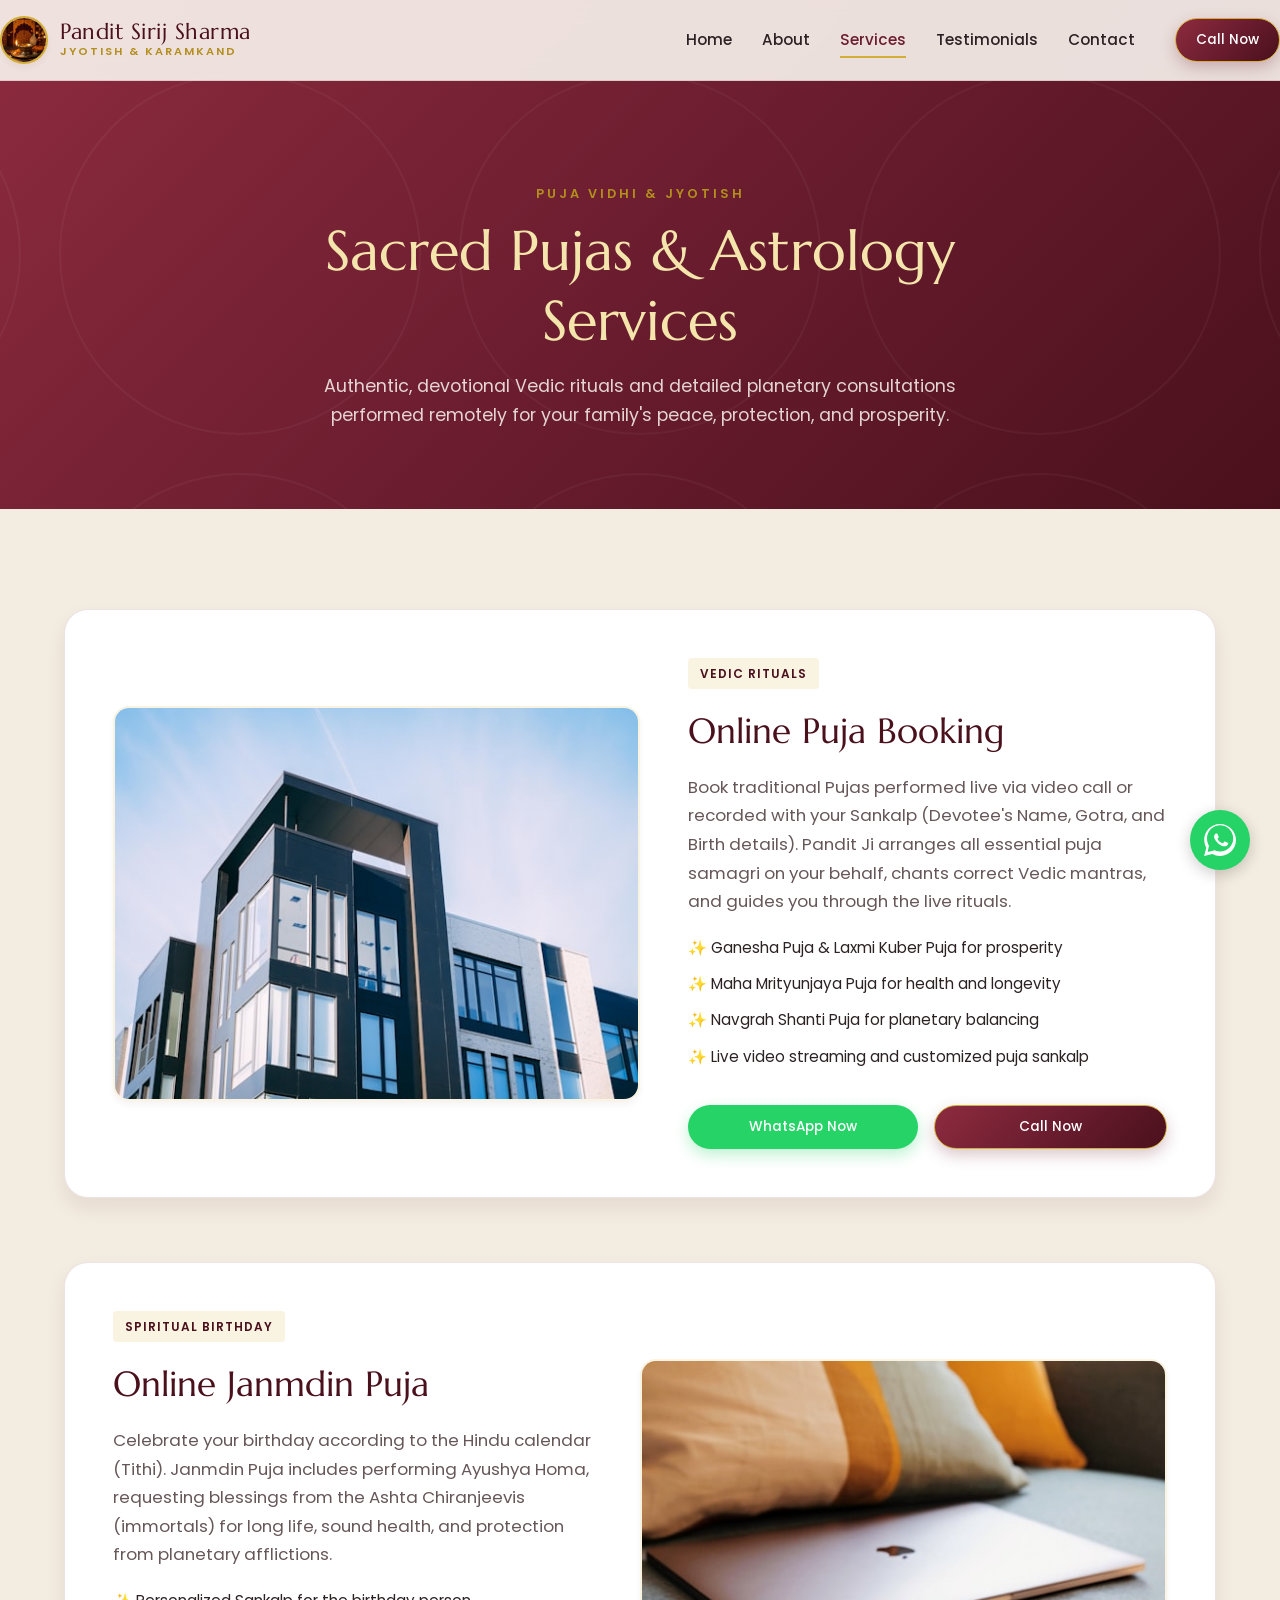
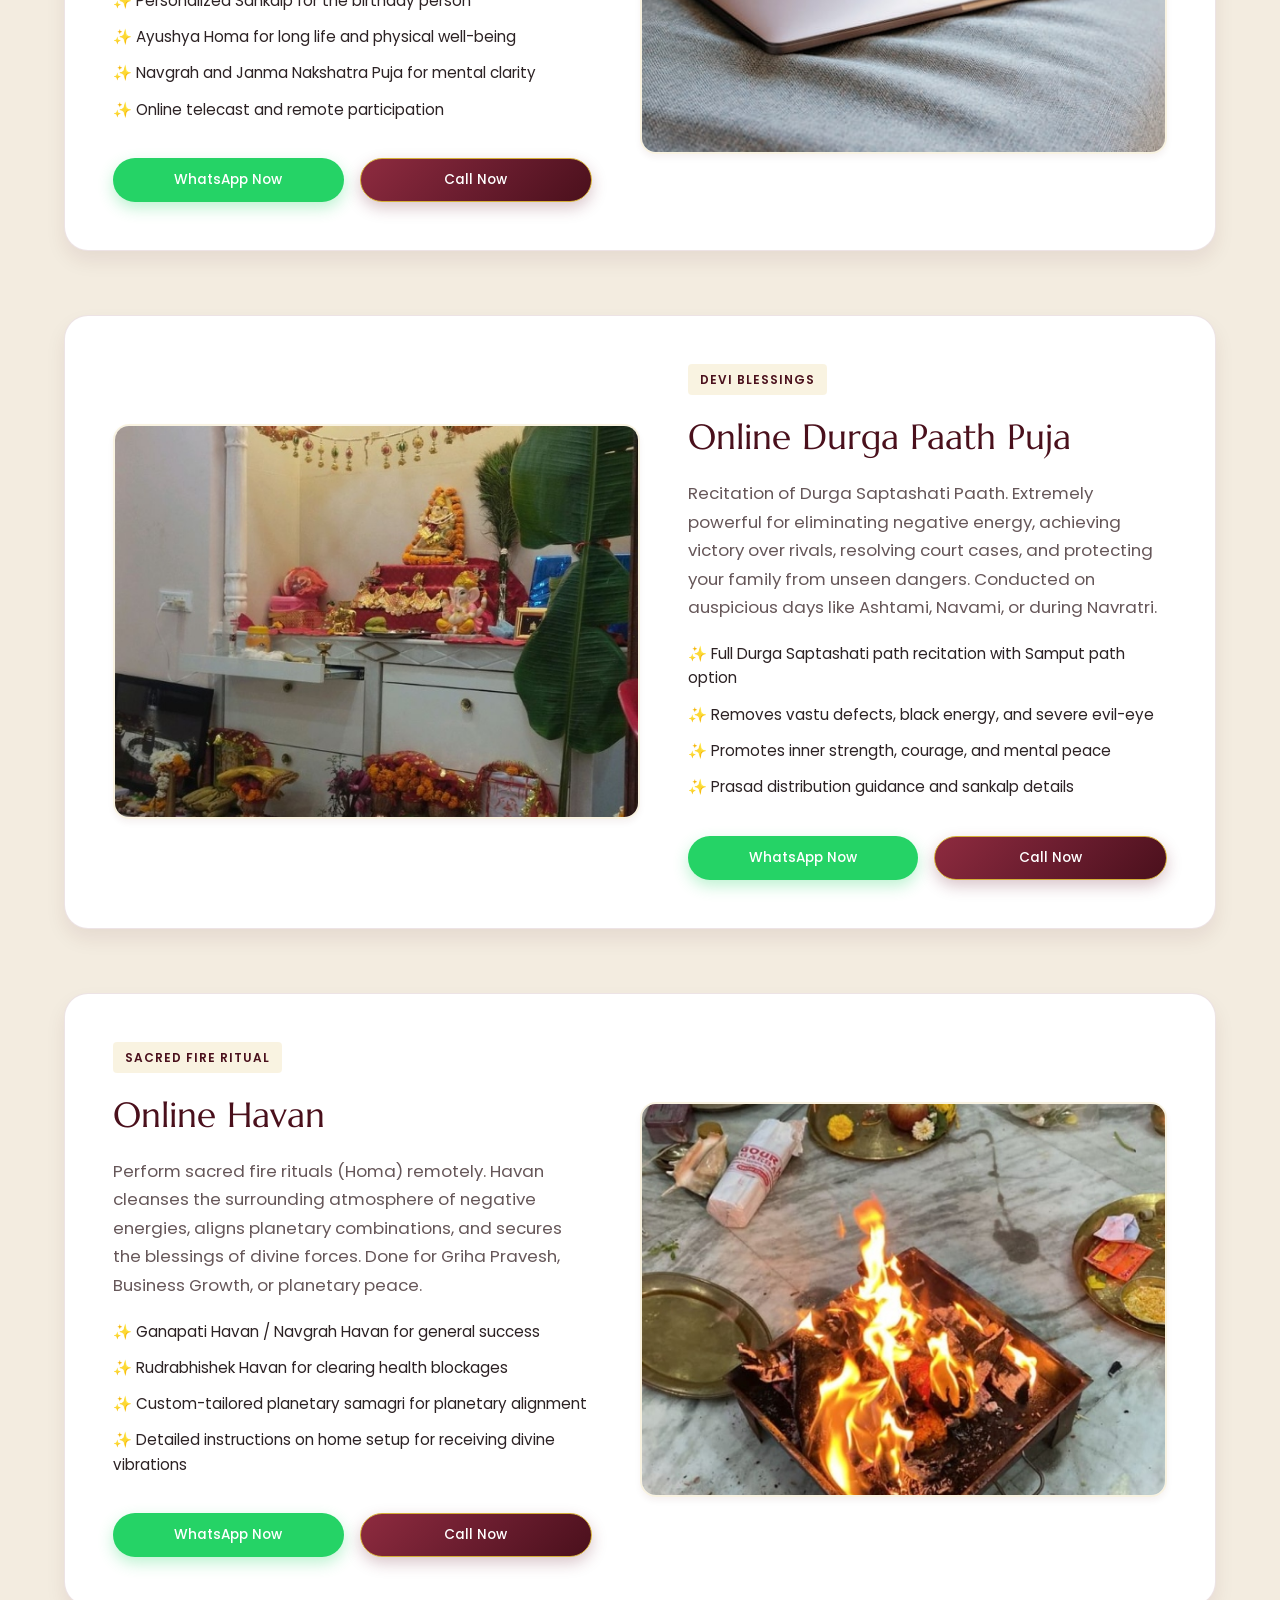
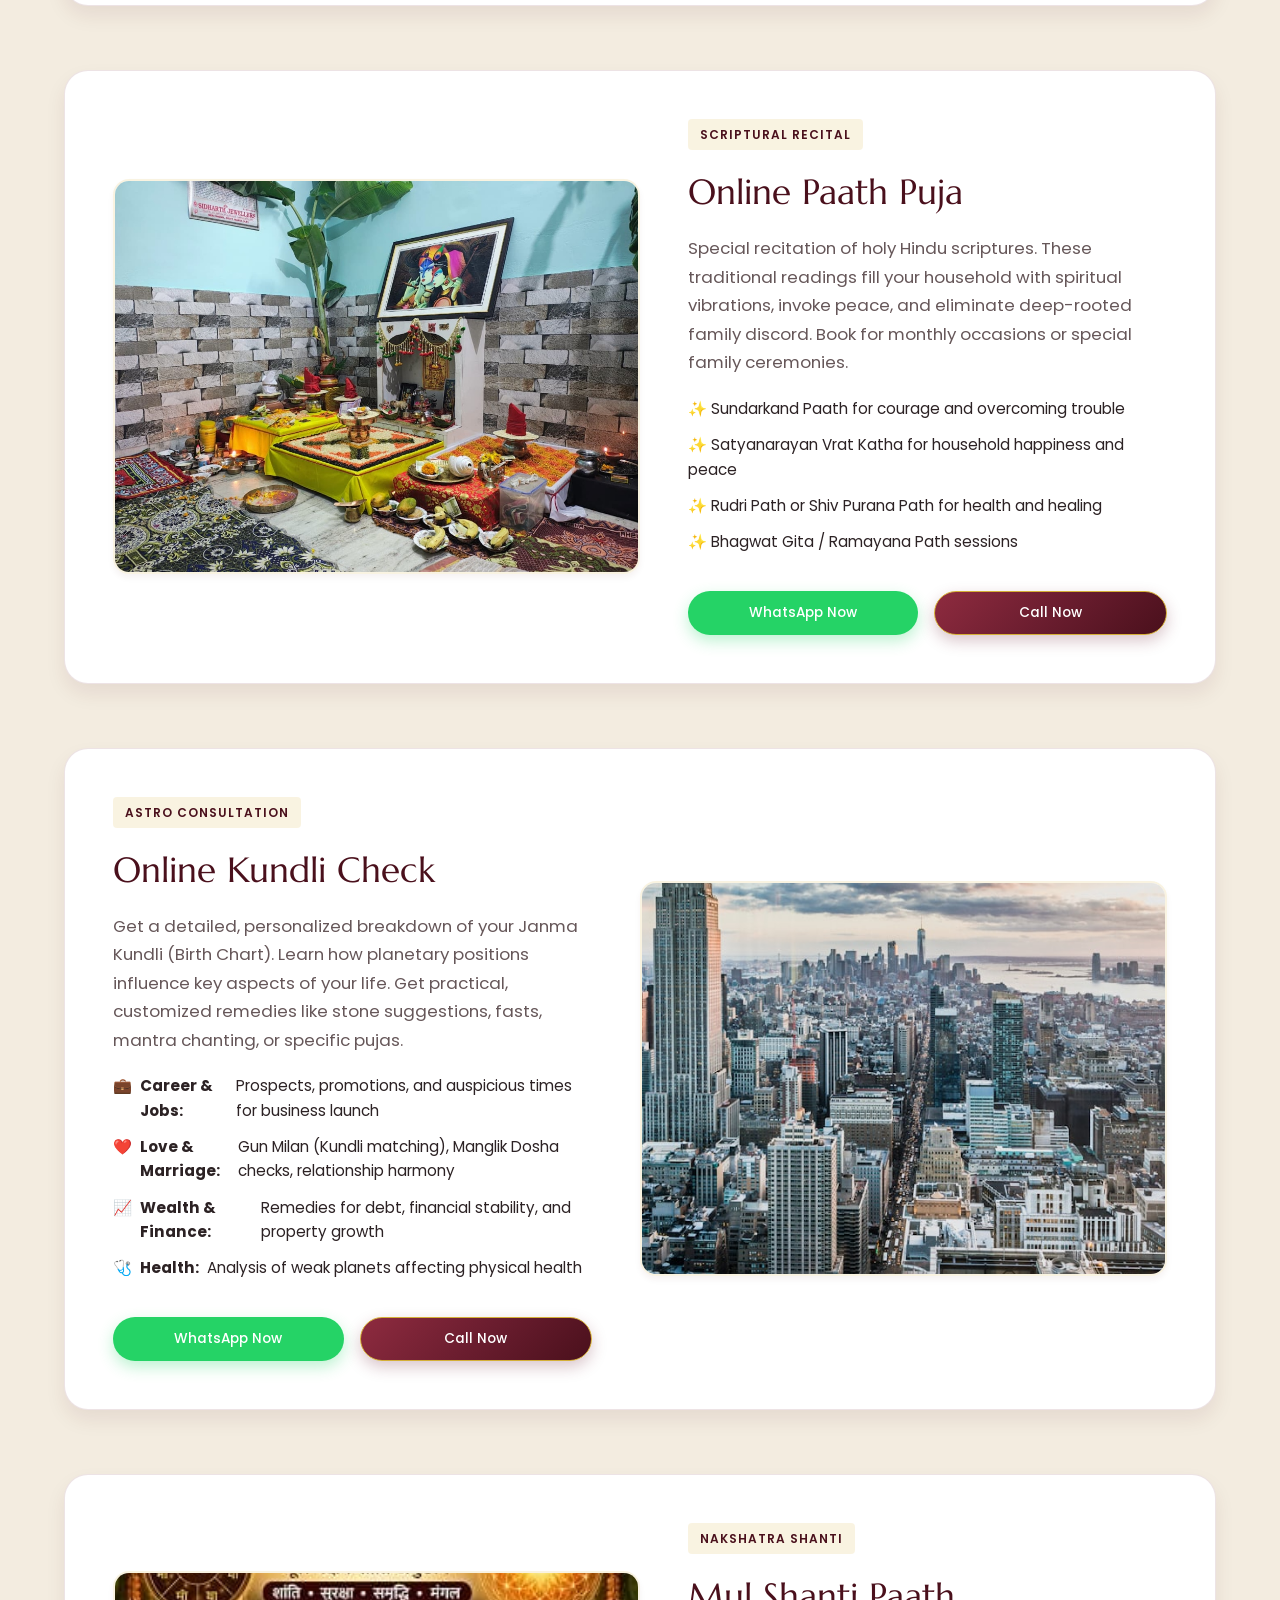
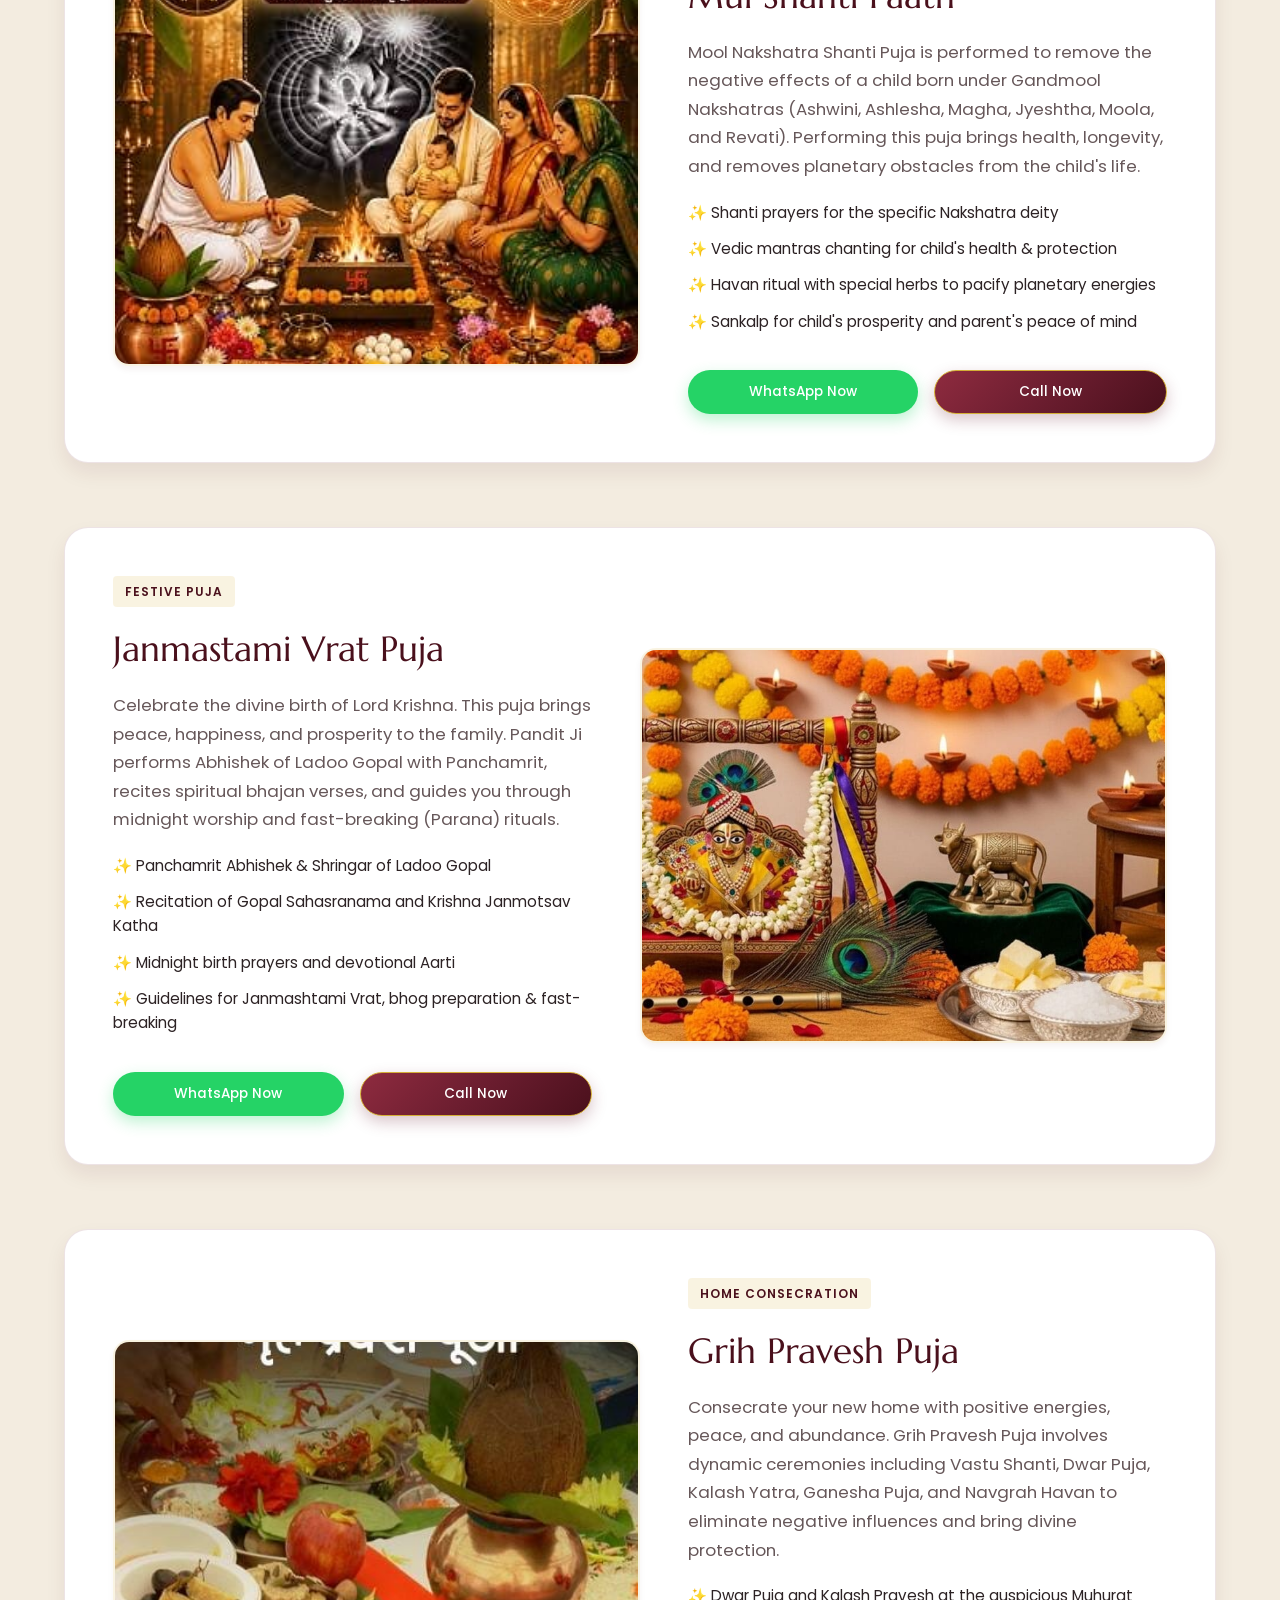
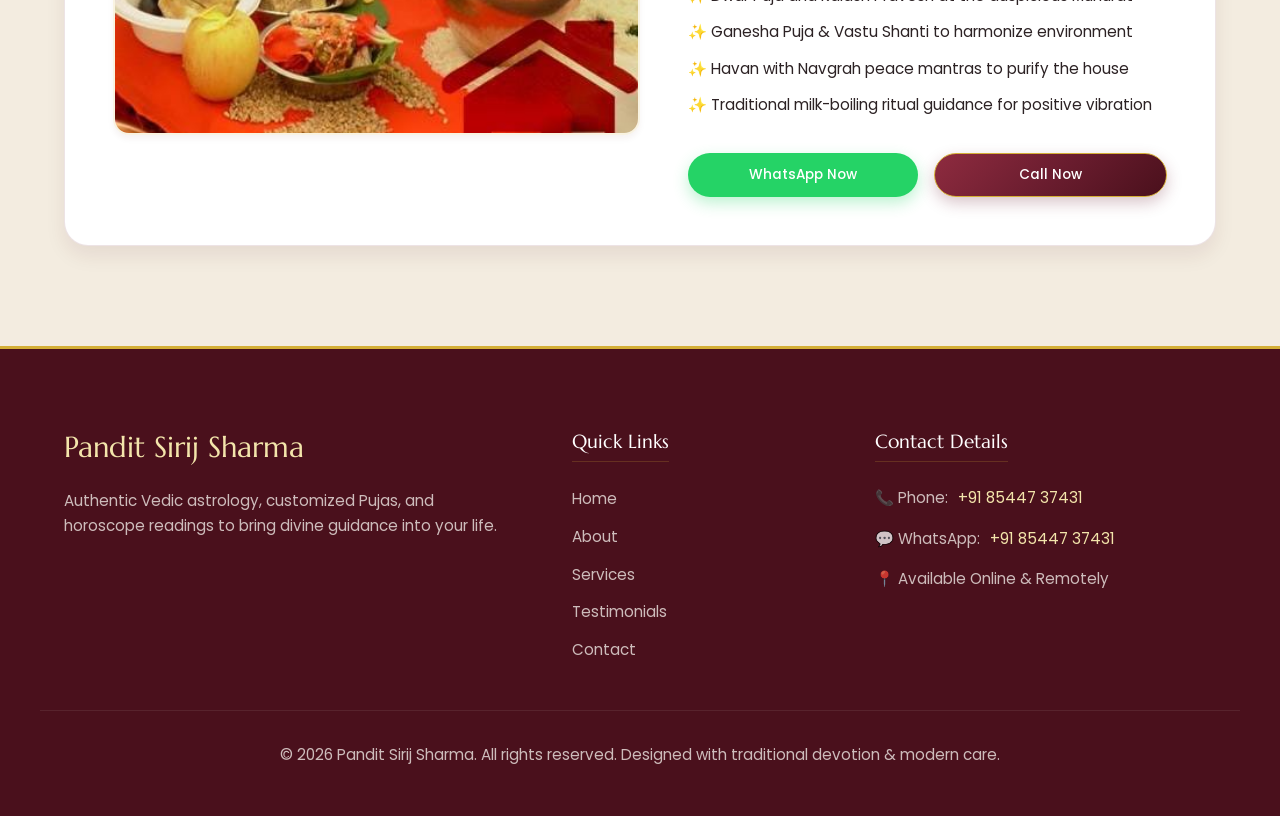
==== commit 968c9077: "feat: Add Mul Shanti, Janmashtami Vrat, and Grih Pravesh Pujas with user uploaded photos" ====
--- a/services.html
+++ b/services.html
@@ -240,6 +240,84 @@
                         </div>
                     </div>
 
+                    <!-- Service 7: Mul Shanti Paath -->
+                    <div id="mul_shanti" class="service-detail-card">
+                        <div class="service-detail-img-container">
+                            <img src="images/mul_shanti.png" alt="Mul Shanti Paath" class="service-detail-img">
+                        </div>
+                        <div class="service-detail-body">
+                            <span class="service-badge-tag">Nakshatra Shanti</span>
+                            <h3>Mul Shanti Paath</h3>
+                            <p>Mool Nakshatra Shanti Puja is performed to remove the negative effects of a child born under Gandmool Nakshatras (Ashwini, Ashlesha, Magha, Jyeshtha, Moola, and Revati). Performing this puja brings health, longevity, and removes planetary obstacles from the child's life.</p>
+                            <ul class="service-features">
+                                <li>✨ Shanti prayers for the specific Nakshatra deity</li>
+                                <li>✨ Vedic mantras chanting for child's health & protection</li>
+                                <li>✨ Havan ritual with special herbs to pacify planetary energies</li>
+                                <li>✨ Sankalp for child's prosperity and parent's peace of mind</li>
+                            </ul>
+                            <div class="service-detail-footer">
+                                <a href="https://wa.me/918544737431?text=Pranam%20Pandit%20Ji%2C%20I%20want%20to%20book%20a%20Mul%20Shanti%20Paath." target="_blank" class="btn btn-primary btn-sm">
+                                    WhatsApp Now
+                                </a>
+                                <a href="tel:+918544737431" class="btn btn-secondary btn-sm">
+                                    Call Now
+                                </a>
+                            </div>
+                        </div>
+                    </div>
+
+                    <!-- Service 8: Janmastami Vrat Puja -->
+                    <div id="janmashtami" class="service-detail-card alt-layout">
+                        <div class="service-detail-img-container">
+                            <img src="images/janmashtami_puja.jpg" alt="Janmastami Vrat Puja" class="service-detail-img">
+                        </div>
+                        <div class="service-detail-body">
+                            <span class="service-badge-tag">Festive Puja</span>
+                            <h3>Janmastami Vrat Puja</h3>
+                            <p>Celebrate the divine birth of Lord Krishna. This puja brings peace, happiness, and prosperity to the family. Pandit Ji performs Abhishek of Ladoo Gopal with Panchamrit, recites spiritual bhajan verses, and guides you through midnight worship and fast-breaking (Parana) rituals.</p>
+                            <ul class="service-features">
+                                <li>✨ Panchamrit Abhishek & Shringar of Ladoo Gopal</li>
+                                <li>✨ Recitation of Gopal Sahasranama and Krishna Janmotsav Katha</li>
+                                <li>✨ Midnight birth prayers and devotional Aarti</li>
+                                <li>✨ Guidelines for Janmashtami Vrat, bhog preparation & fast-breaking</li>
+                            </ul>
+                            <div class="service-detail-footer">
+                                <a href="https://wa.me/918544737431?text=Pranam%20Pandit%20Ji%2C%20I%20want%20to%20book%20a%20Janmastami%20Vrat%20Puja." target="_blank" class="btn btn-primary btn-sm">
+                                    WhatsApp Now
+                                </a>
+                                <a href="tel:+918544737431" class="btn btn-secondary btn-sm">
+                                    Call Now
+                                </a>
+                            </div>
+                        </div>
+                    </div>
+
+                    <!-- Service 9: Grih Pravesh Puja -->
+                    <div id="grih_pravesh" class="service-detail-card">
+                        <div class="service-detail-img-container">
+                            <img src="images/grih_pravesh.png" alt="Grih Pravesh Puja" class="service-detail-img">
+                        </div>
+                        <div class="service-detail-body">
+                            <span class="service-badge-tag">Home Consecration</span>
+                            <h3>Grih Pravesh Puja</h3>
+                            <p>Consecrate your new home with positive energies, peace, and abundance. Grih Pravesh Puja involves dynamic ceremonies including Vastu Shanti, Dwar Puja, Kalash Yatra, Ganesha Puja, and Navgrah Havan to eliminate negative influences and bring divine protection.</p>
+                            <ul class="service-features">
+                                <li>✨ Dwar Puja and Kalash Pravesh at the auspicious Muhurat</li>
+                                <li>✨ Ganesha Puja & Vastu Shanti to harmonize environment</li>
+                                <li>✨ Havan with Navgrah peace mantras to purify the house</li>
+                                <li>✨ Traditional milk-boiling ritual guidance for positive vibration</li>
+                            </ul>
+                            <div class="service-detail-footer">
+                                <a href="https://wa.me/918544737431?text=Pranam%20Pandit%20Ji%2C%20I%20want%20to%20book%20a%20Grih%20Pravesh%20Puja." target="_blank" class="btn btn-primary btn-sm">
+                                    WhatsApp Now
+                                </a>
+                                <a href="tel:+918544737431" class="btn btn-secondary btn-sm">
+                                    Call Now
+                                </a>
+                            </div>
+                        </div>
+                    </div>
+
                 </div>
             </div>
         </section>
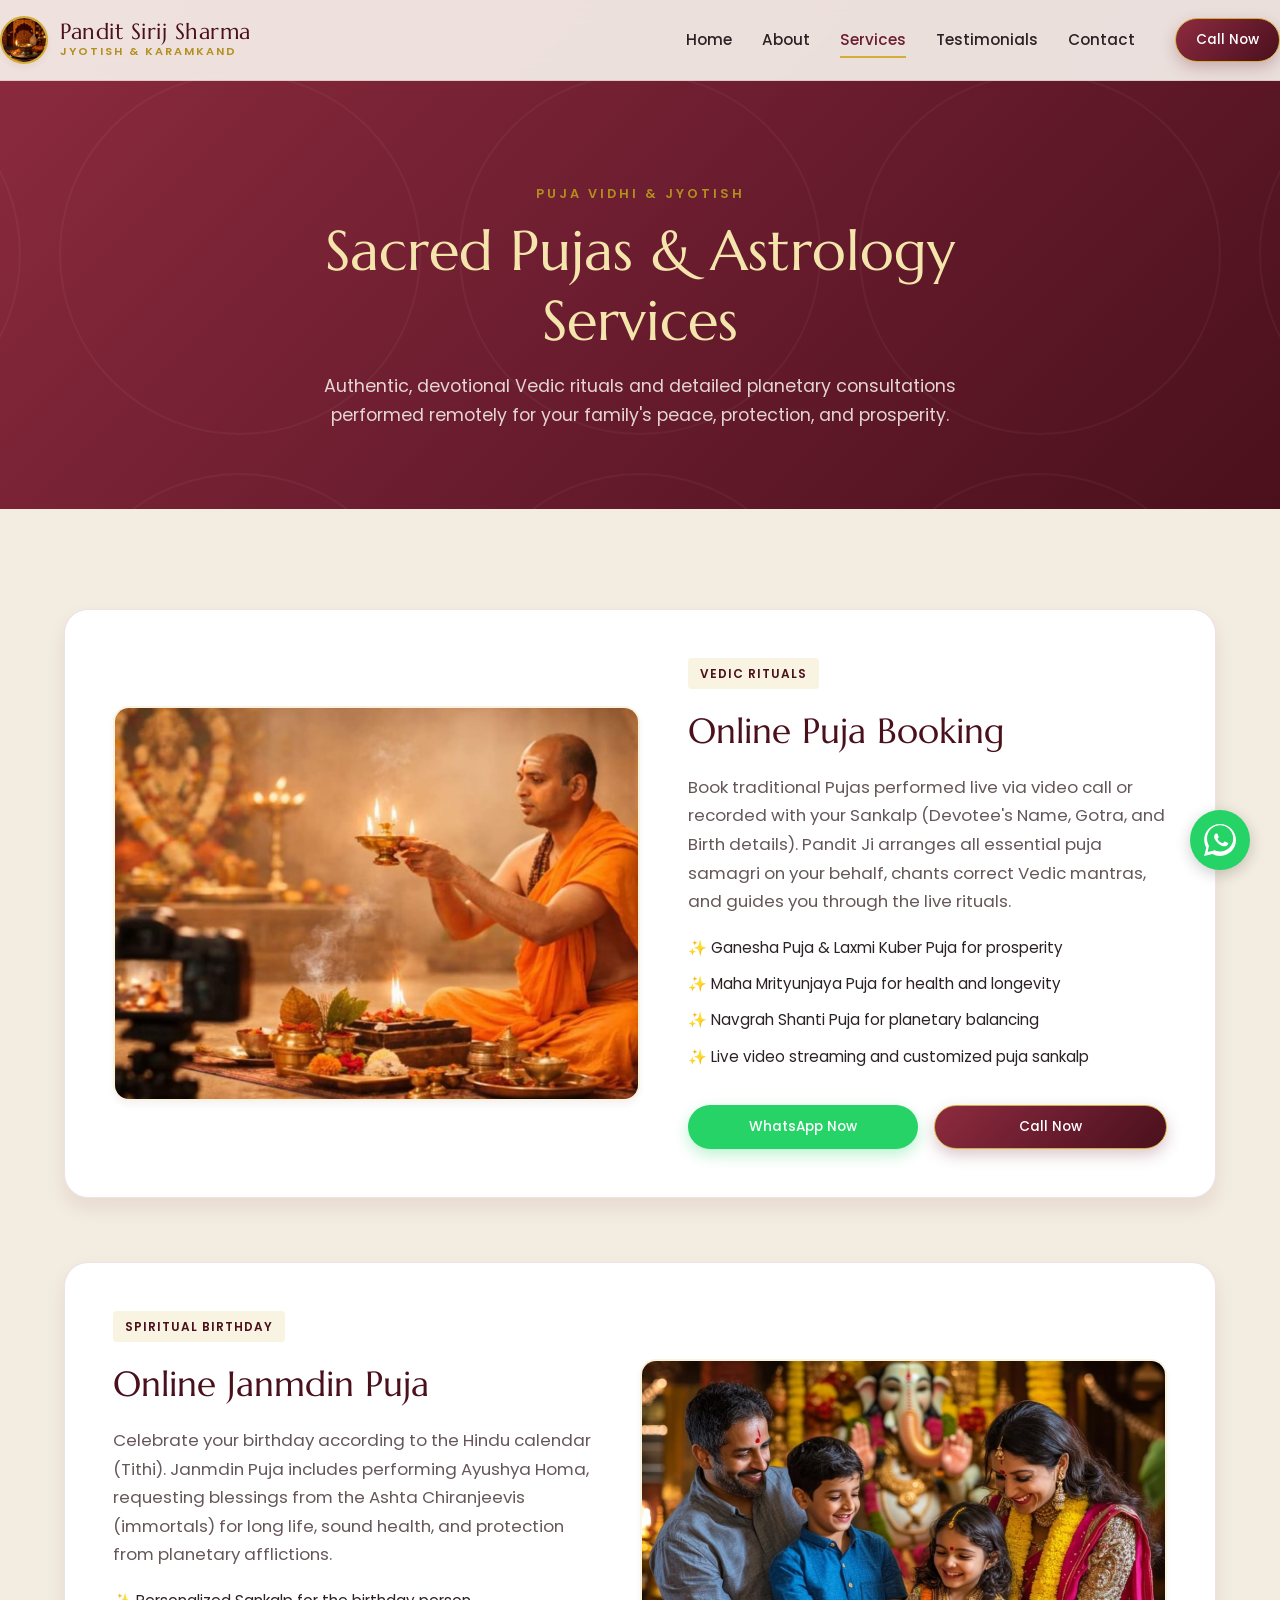
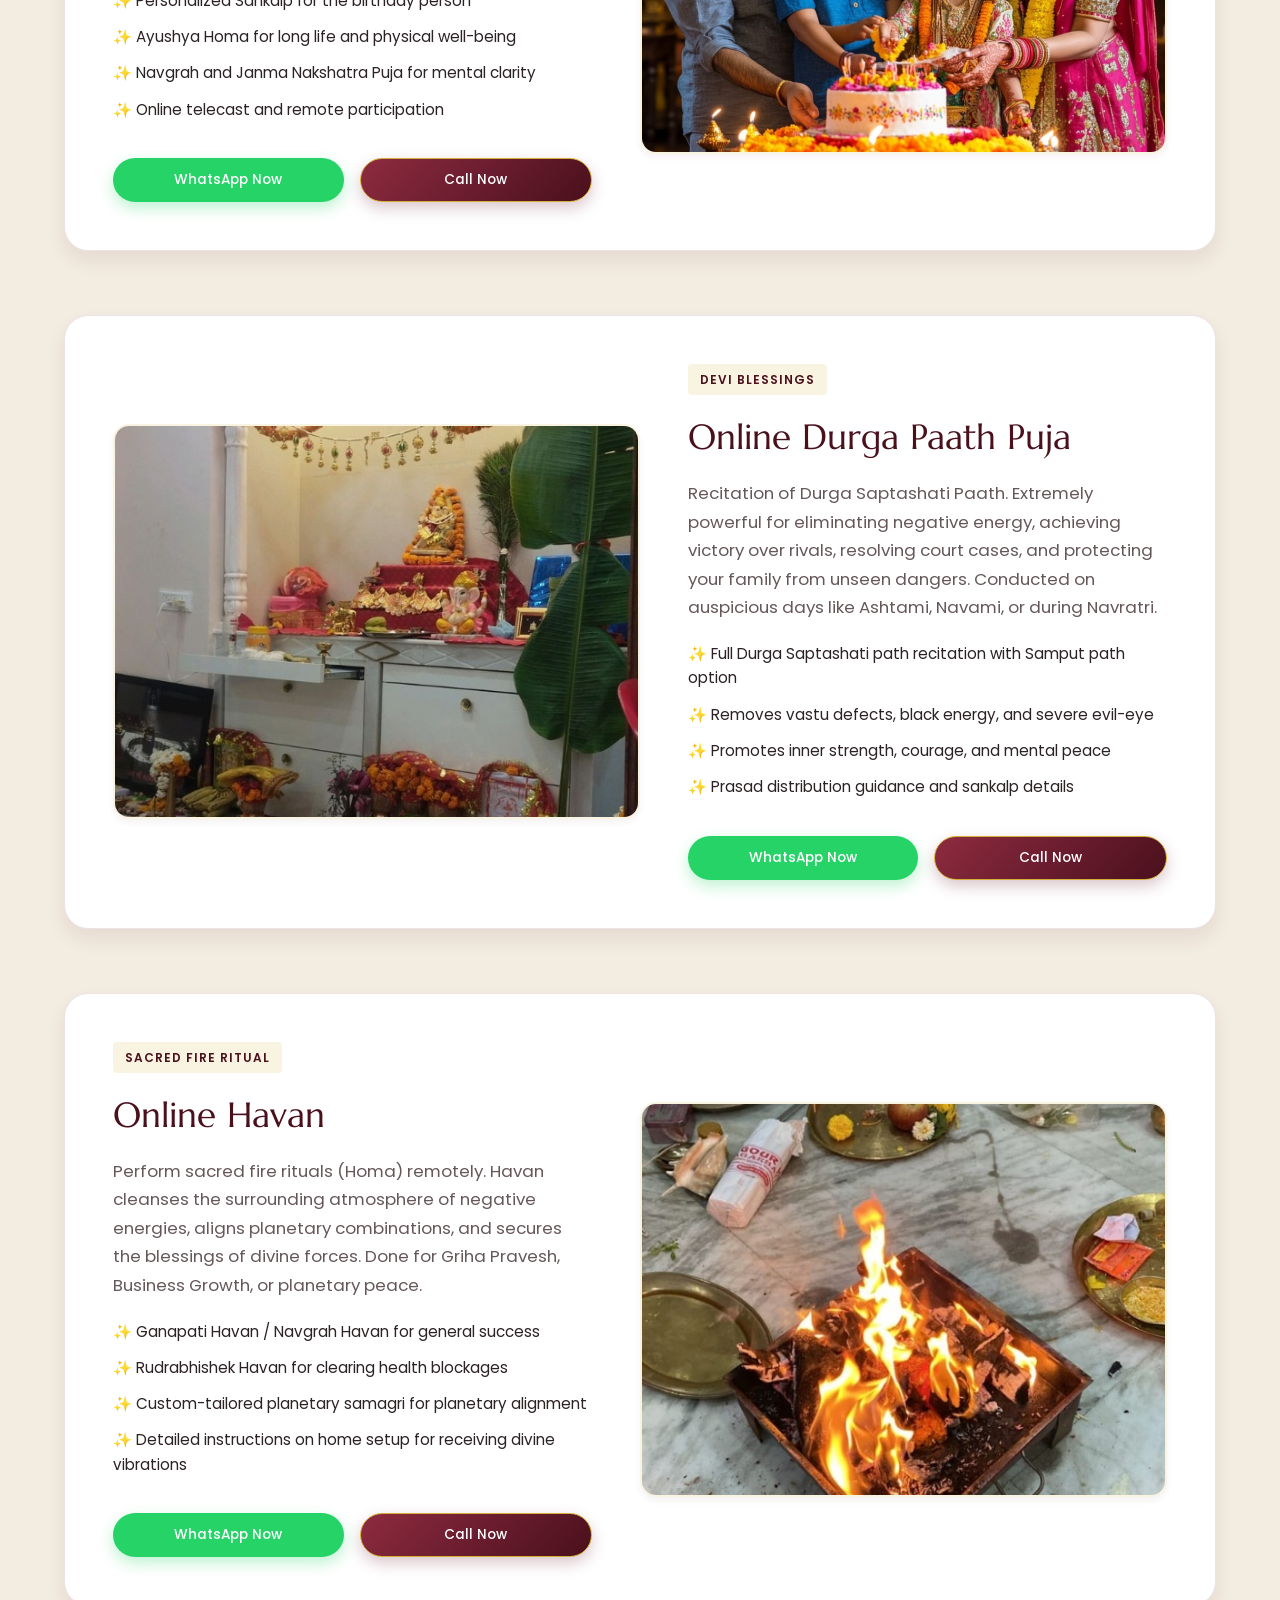
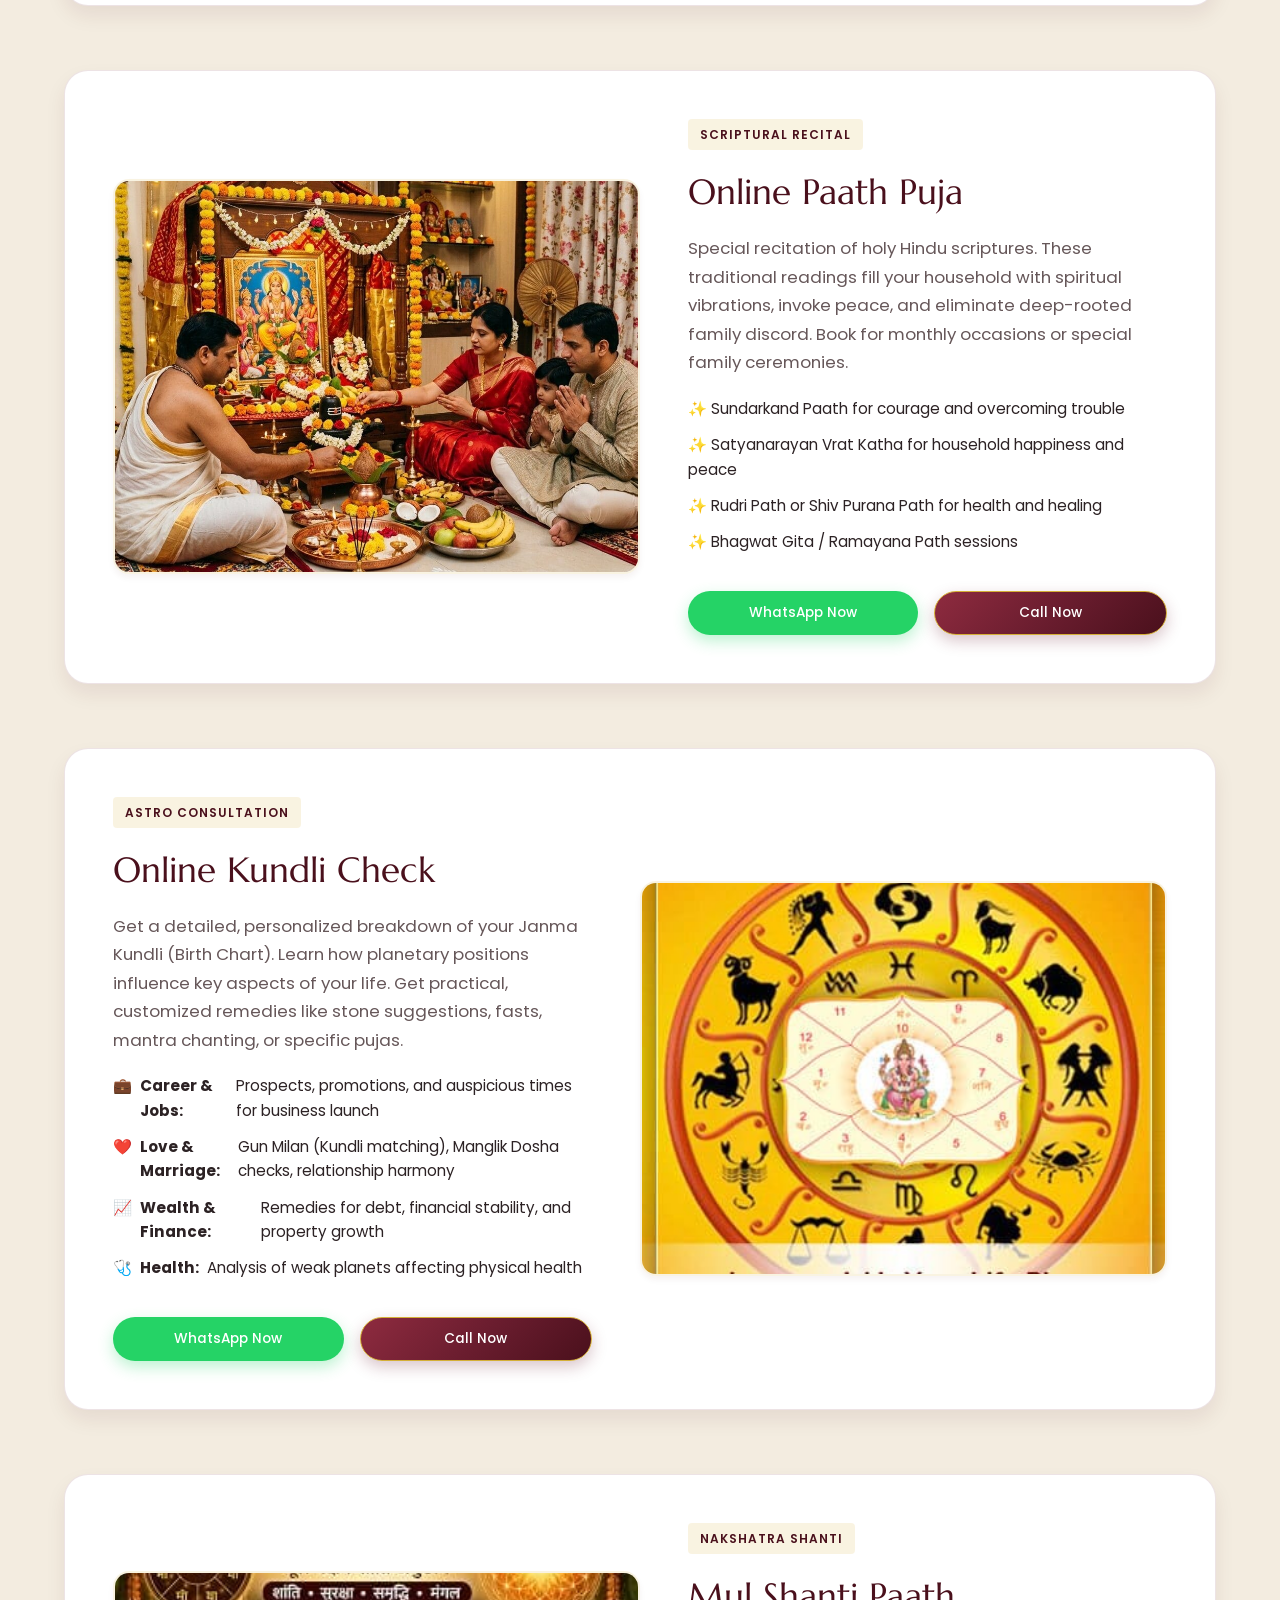
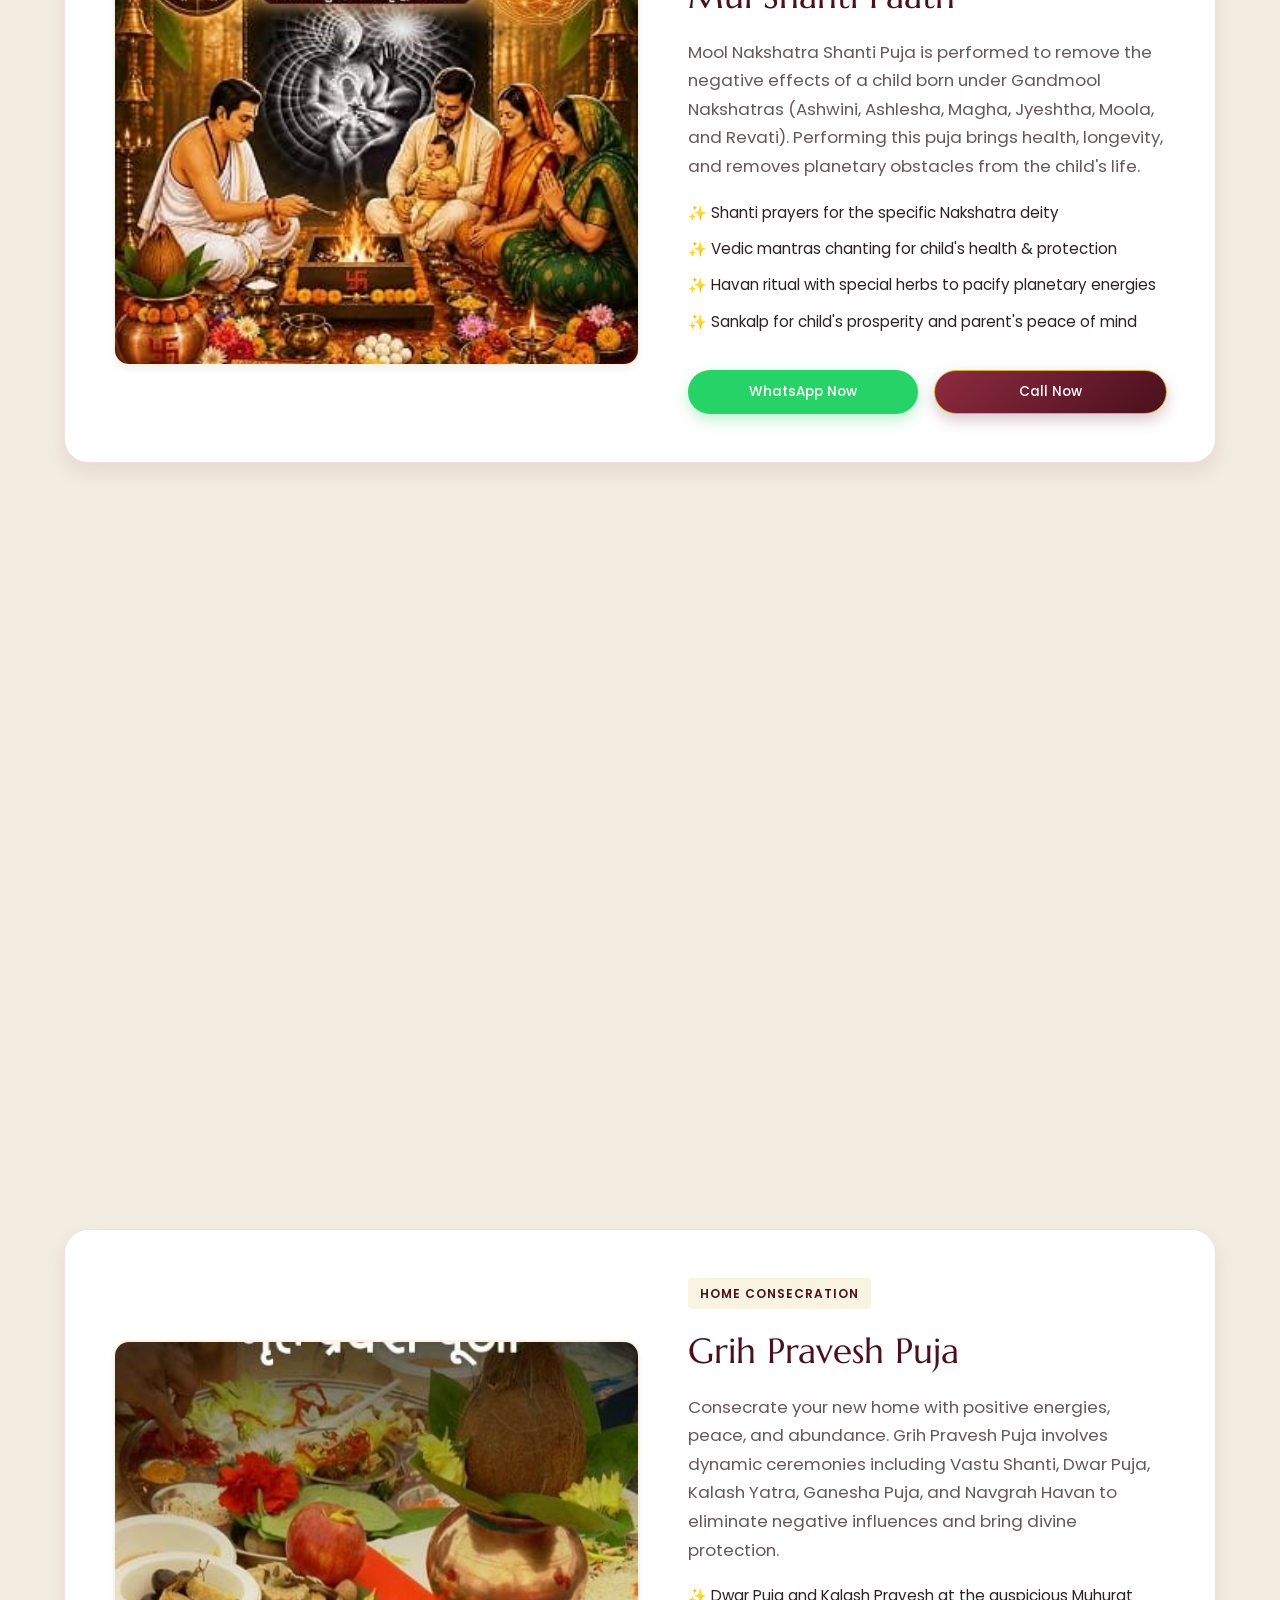
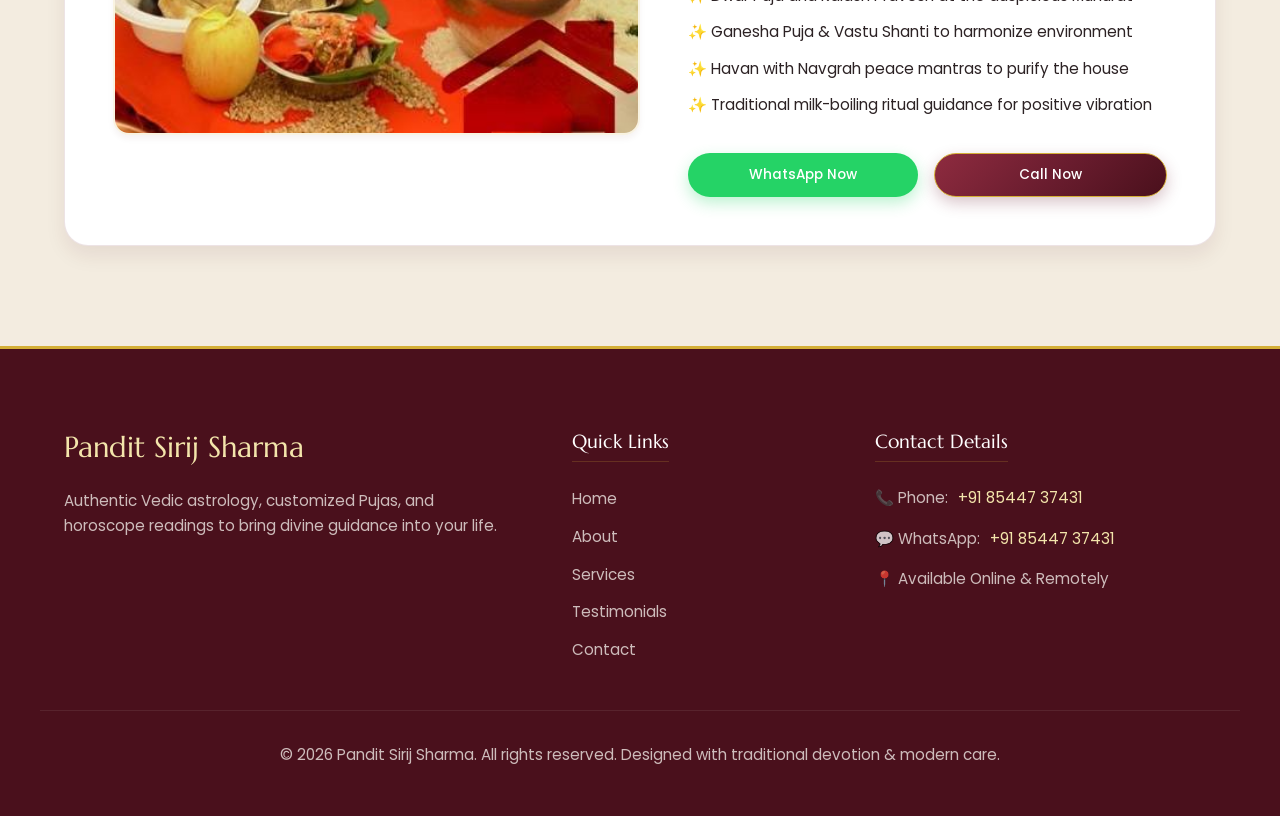
==== commit d50fdc07: "feat: Replace placeholders with real photos for Satyanarayan, Janamdin, Kundali, and Online Pooja" ====
--- a/services.html
+++ b/services.html
@@ -87,7 +87,7 @@
                     <!-- Service 1: Online Puja Booking -->
                     <div id="puja" class="service-detail-card">
                         <div class="service-detail-img-container">
-                            <img src="images/puja_thali.jpg" alt="Online Puja Booking" class="service-detail-img">
+                            <img src="images/online_puja.png" alt="Online Puja Booking" class="service-detail-img">
                         </div>
                         <div class="service-detail-body">
                             <span class="service-badge-tag">Vedic Rituals</span>
@@ -191,7 +191,7 @@
                     <!-- Service 5: Online Paath Puja -->
                     <div id="paath" class="service-detail-card">
                         <div class="service-detail-img-container">
-                            <img src="images/temple_scriptures.jpg" alt="Online Paath Puja" class="service-detail-img">
+                            <img src="images/satyanarayan_puja.jpg" alt="Online Paath Puja" class="service-detail-img">
                         </div>
                         <div class="service-detail-body">
                             <span class="service-badge-tag">Scriptural Recital</span>
@@ -217,7 +217,7 @@
                     <!-- Service 6: Online Kundli Check -->
                     <div id="kundli" class="service-detail-card alt-layout">
                         <div class="service-detail-img-container">
-                            <img src="images/astrology_chart.jpg" alt="Online Kundli Check" class="service-detail-img">
+                            <img src="images/astrology_chart.png" alt="Online Kundli Check" class="service-detail-img">
                         </div>
                         <div class="service-detail-body">
                             <span class="service-badge-tag">Astro Consultation</span>
